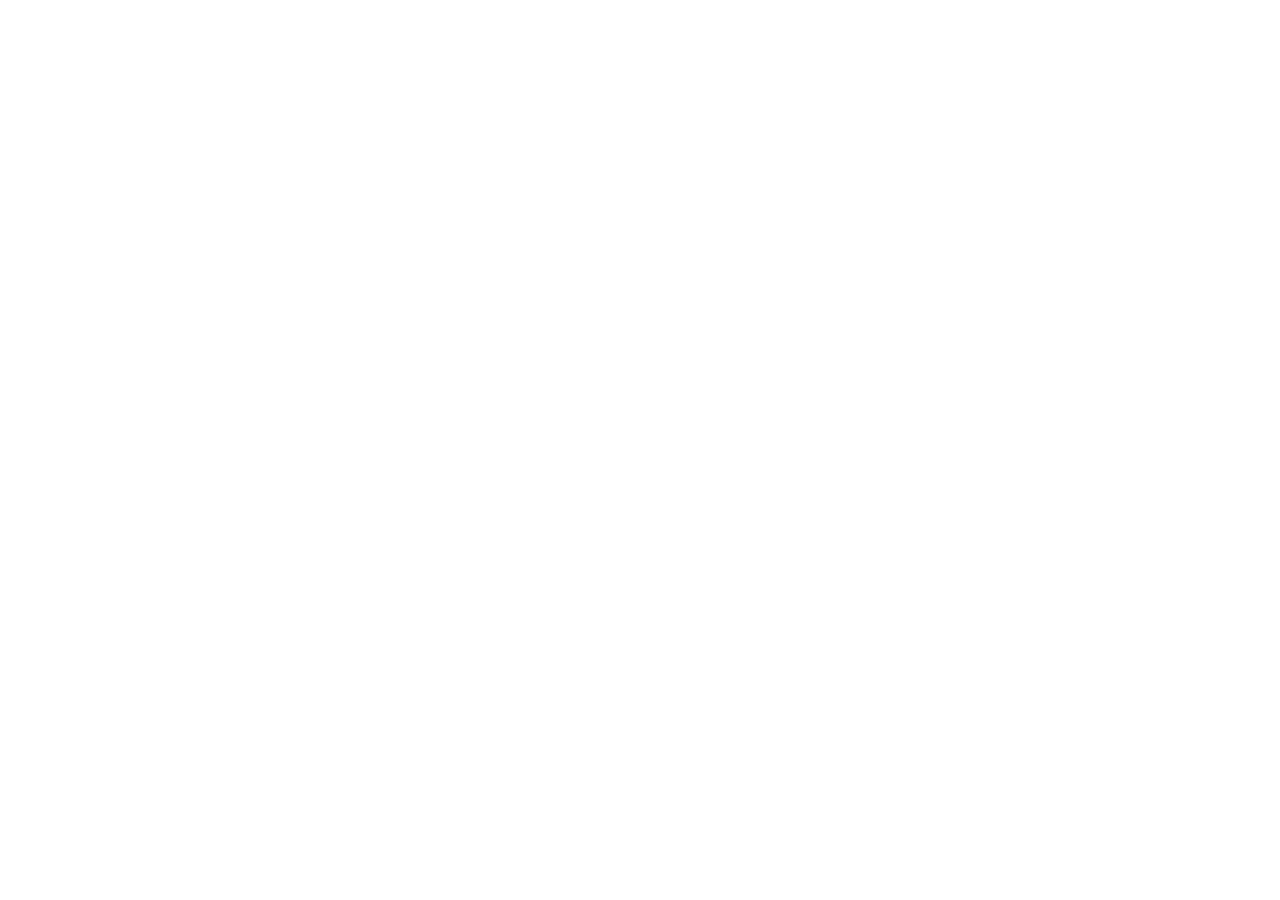
==== dash/index.html @ ce0412bc "Add /dash shortcut to the fomo intern desk Co-Authored-By: Claude Opus 5.5 <noreply@anthropic.com> C" ====
<!doctype html>
<html lang="en">
<head>
  <meta charset="utf-8">
  <meta name="viewport" content="width=device-width, initial-scale=1">
  <title>fomo intern desk</title>
  <meta name="robots" content="noindex">
  <meta http-equiv="refresh" content="0; url=https://claude.ai/artifact/YJJ2GNT1wstZJho5kPwLz5">
  <style>
    body { margin: 0; min-height: 100vh; display: grid; place-items: center; padding: 16px; background: #090c14; color: #eef1fa; font-family: system-ui, -apple-system, "Segoe UI", sans-serif; text-align: center; }
    b { font-size: 2.5rem; letter-spacing: -0.04em; } b i { font-style: normal; color: #3ef0a8; }
    a { color: #3ef0a8; }
  </style>
</head>
<body>
  <div>
    <b>fomo<i>.</i></b>
    <p>Opening the intern desk… <a href="https://claude.ai/artifact/YJJ2GNT1wstZJho5kPwLz5">Tap here if it doesn't open</a>.</p>
  </div>
</body>
</html>
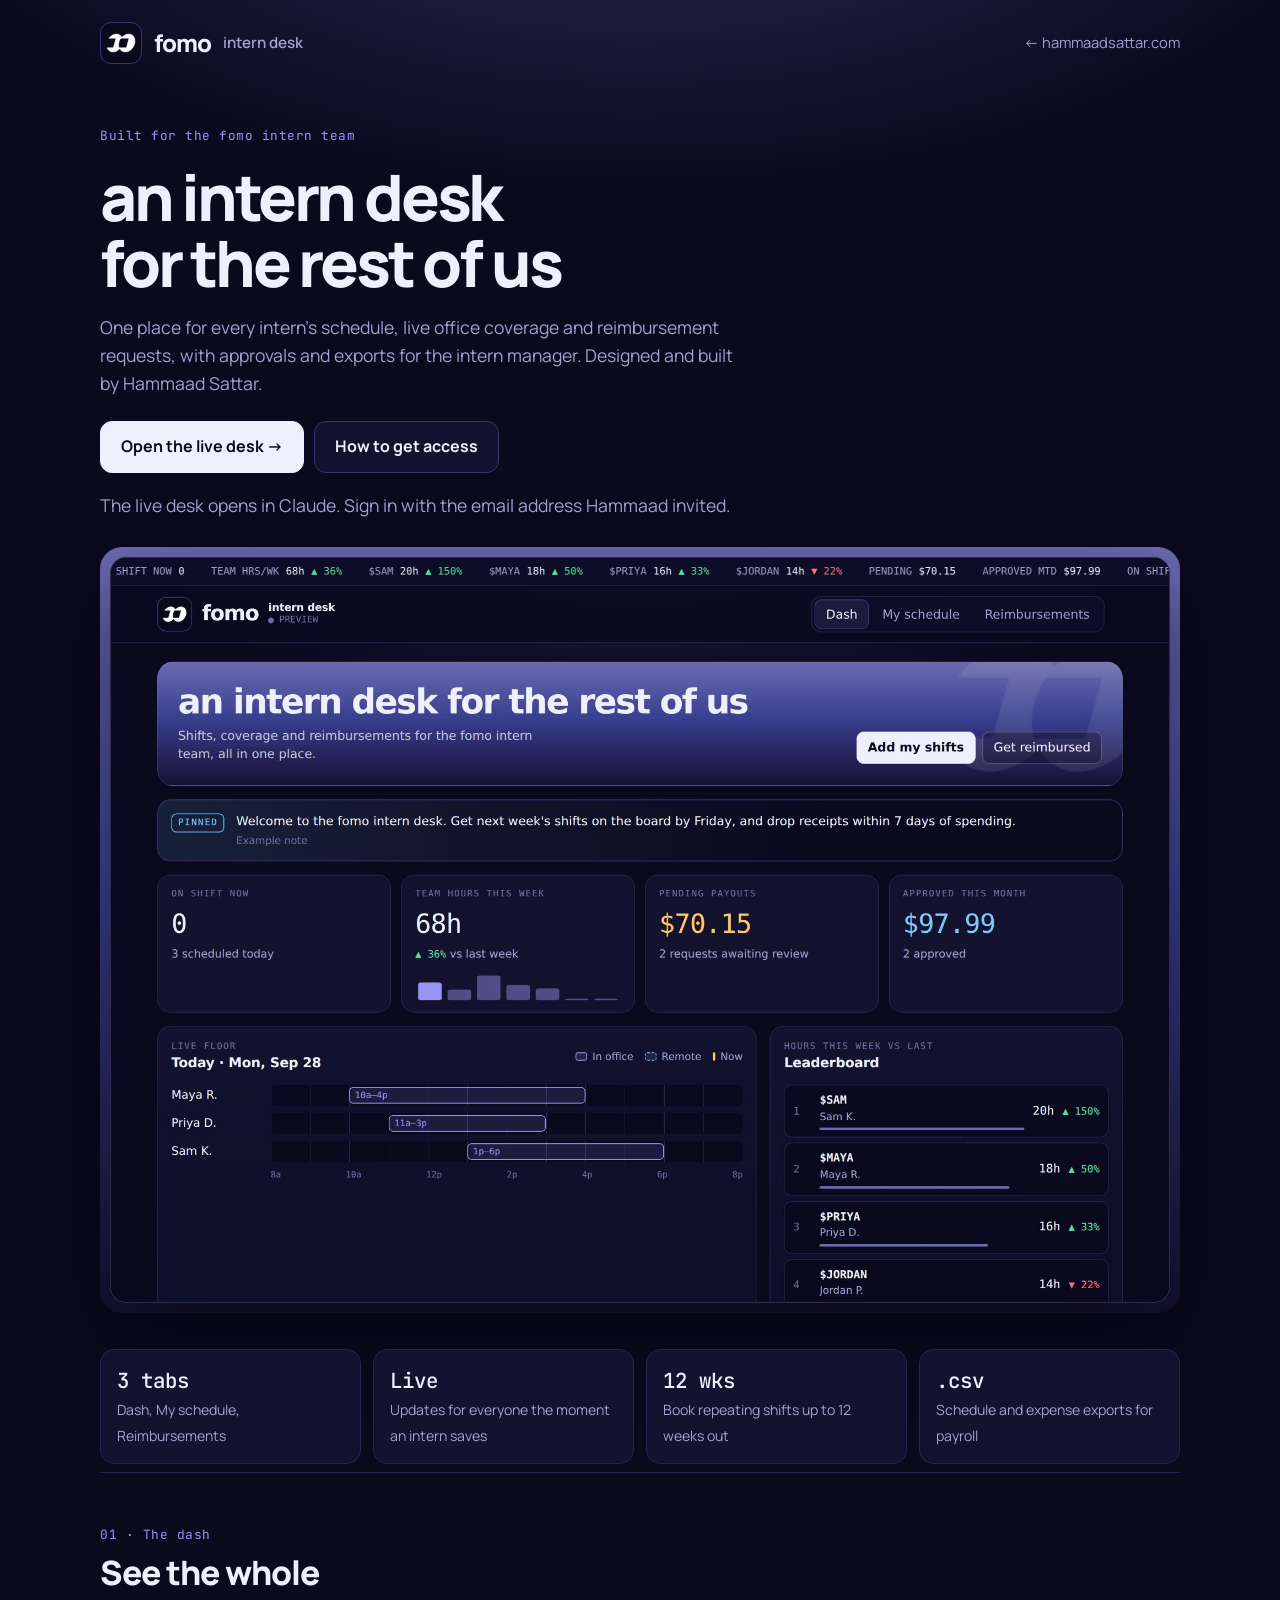
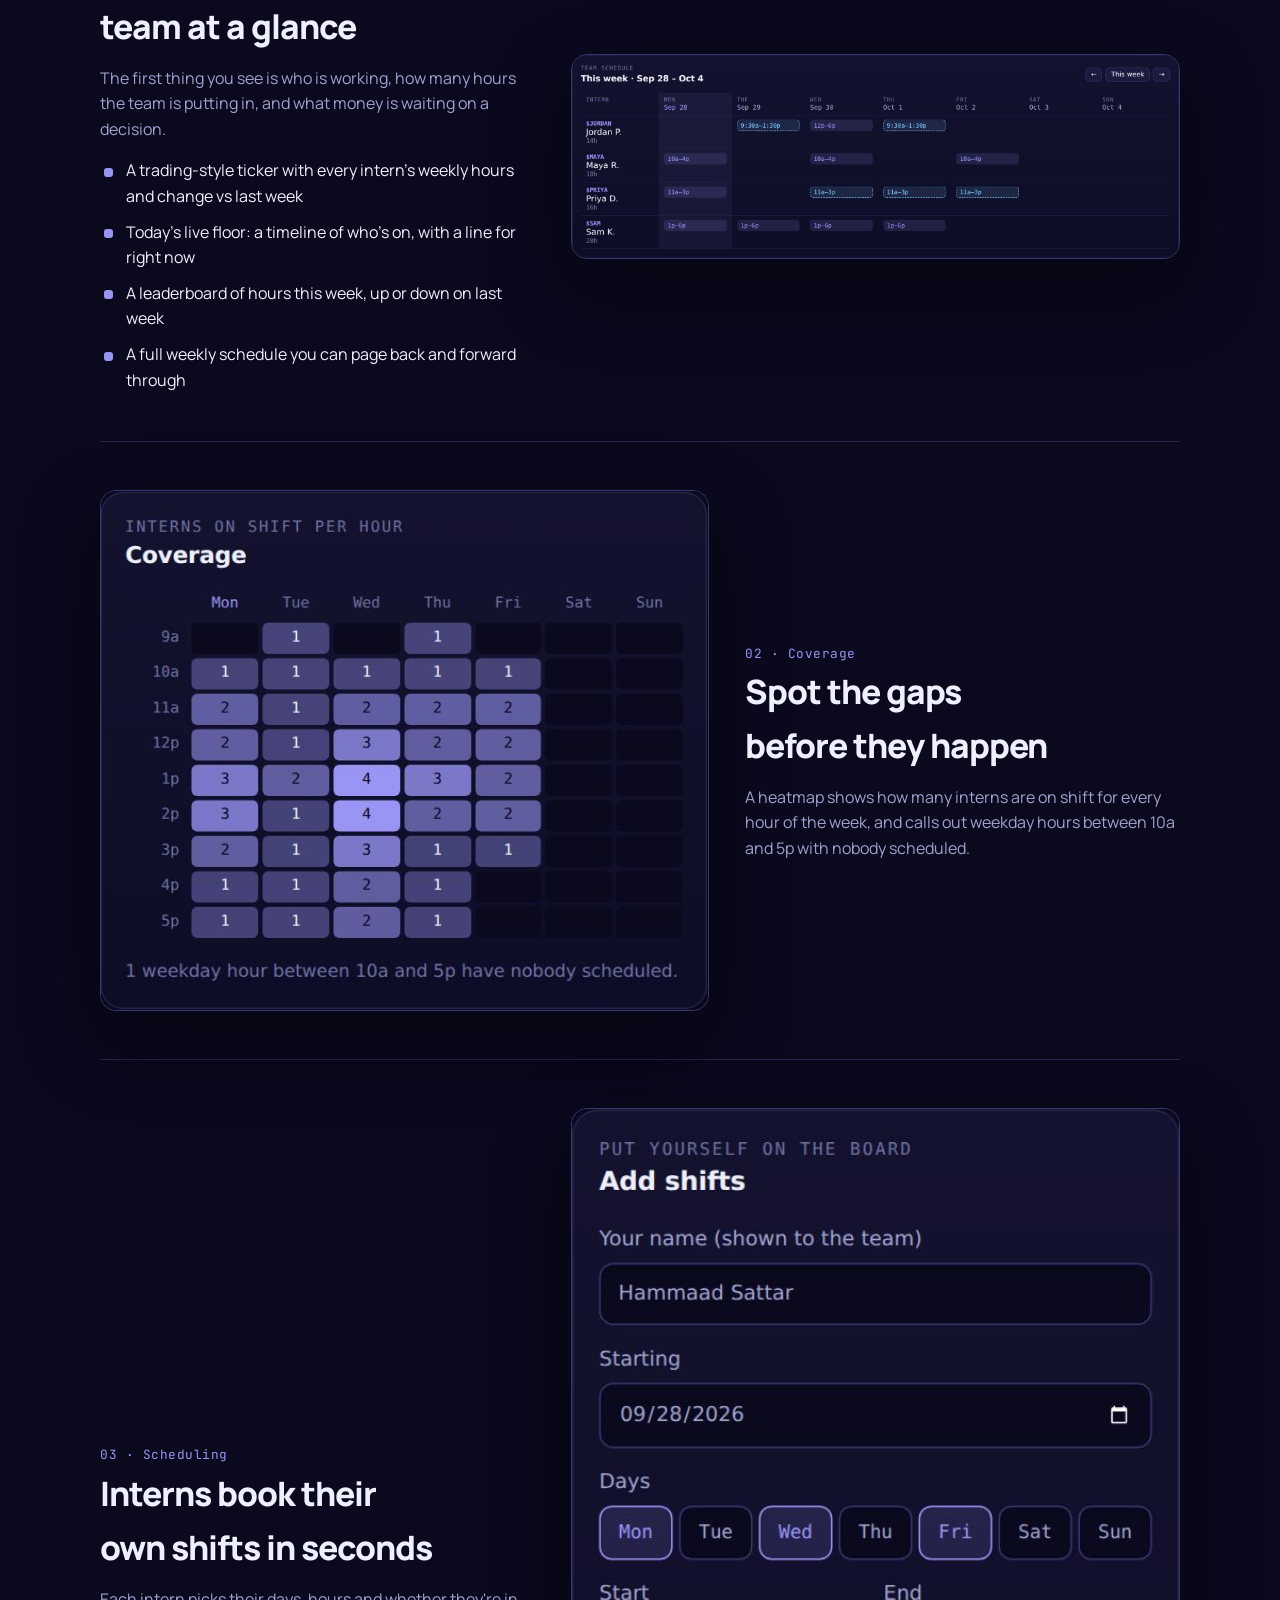
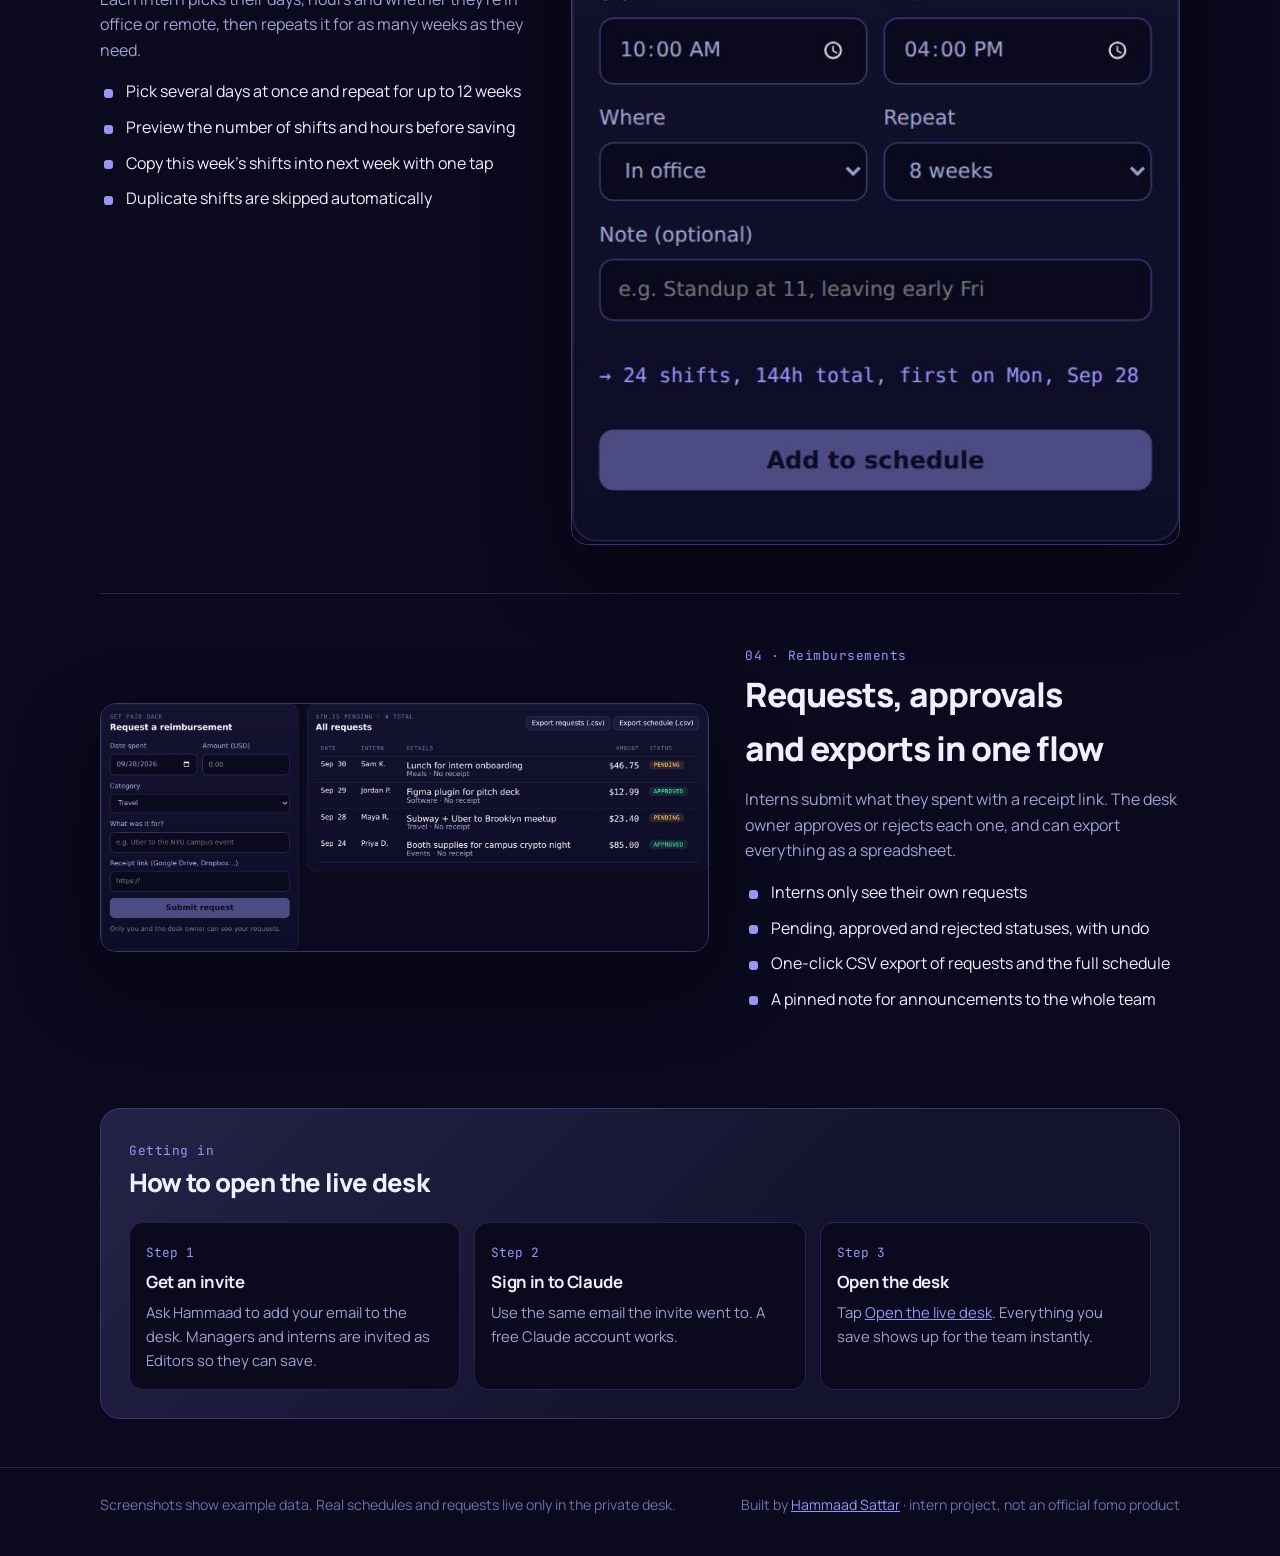
==== commit bf73355f: "Turn /dash into a showcase of the fomo intern desk and link it from the homepage Co-Authored-By: Cla" ====
--- a/dash/index.html
+++ b/dash/index.html
@@ -4,18 +4,197 @@
   <meta charset="utf-8">
   <meta name="viewport" content="width=device-width, initial-scale=1">
   <title>fomo intern desk</title>
+  <meta name="description" content="The fomo intern desk: team schedules, coverage and reimbursements for the fomo intern team. Built by Hammaad Sattar.">
   <meta name="robots" content="noindex">
-  <meta http-equiv="refresh" content="0; url=https://claude.ai/artifact/YJJ2GNT1wstZJho5kPwLz5">
+  <link rel="preconnect" href="https://fonts.googleapis.com">
+  <link rel="preconnect" href="https://fonts.gstatic.com" crossorigin>
+  <link href="https://fonts.googleapis.com/css2?family=Manrope:wght@400;500;600;700;800&family=JetBrains+Mono:wght@500&display=swap" rel="stylesheet">
   <style>
-    body { margin: 0; min-height: 100vh; display: grid; place-items: center; padding: 16px; background: #090c14; color: #eef1fa; font-family: system-ui, -apple-system, "Segoe UI", sans-serif; text-align: center; }
-    b { font-size: 2.5rem; letter-spacing: -0.04em; } b i { font-style: normal; color: #3ef0a8; }
-    a { color: #3ef0a8; }
+    :root {
+      --bg: #0a091e;
+      --surface: #14132f;
+      --line: #26254d;
+      --line-2: #37366e;
+      --ink: #eef0fd;
+      --muted: #a0a2cf;
+      --dim: #6e70a3;
+      --accent: #9895f5;
+      --gain: #4fe3a4;
+      --amber: #ffc861;
+      --grad: linear-gradient(180deg, #6b6bb0 0%, #3a3f90 45%, #151132 100%);
+      --sans: "Manrope", system-ui, -apple-system, "Segoe UI", sans-serif;
+      --mono: "JetBrains Mono", ui-monospace, Menlo, monospace;
+      color-scheme: dark;
+    }
+    * { box-sizing: border-box; }
+    body {
+      margin: 0; color: var(--ink); font: 16px/1.6 var(--sans);
+      background: radial-gradient(1100px 560px at 50% -200px, rgba(107, 107, 176, .42), transparent 70%), var(--bg);
+    }
+    .wrap { max-width: 1120px; margin: 0 auto; padding-inline: 20px; }
+    a { color: var(--accent); }
+    :focus-visible { outline: 2px solid var(--accent); outline-offset: 3px; }
+    h1, h2, h3 { margin: 0; letter-spacing: -0.03em; text-wrap: balance; }
+
+    header { padding-block: 22px; }
+    header .wrap { display: flex; align-items: center; justify-content: space-between; gap: 16px; flex-wrap: wrap; }
+    .brand { display: flex; align-items: center; gap: 12px; text-decoration: none; color: var(--ink); }
+    .tile { width: 42px; height: 42px; border-radius: 11px; background: var(--bg); border: 1px solid var(--line-2); display: grid; place-items: center; }
+    .tile img { width: 30px; height: auto; display: block; }
+    .brand b { font-size: 1.5rem; font-weight: 800; letter-spacing: -0.045em; }
+    .brand span { color: var(--muted); font-weight: 600; font-size: .95rem; }
+    .back { color: var(--muted); text-decoration: none; font-size: .92rem; }
+    .back:hover { color: var(--ink); }
+
+    .hero { padding-block: 40px 28px; display: grid; gap: 18px; justify-items: start; }
+    .eyebrow { font-family: var(--mono); font-size: .8rem; letter-spacing: .04em; color: var(--accent); }
+    .hero h1 { font-size: clamp(2.2rem, 6.5vw, 4rem); font-weight: 800; line-height: 1.02; letter-spacing: -0.05em; max-width: 16ch; }
+    .hero p { margin: 0; color: var(--muted); font-size: 1.1rem; max-width: 58ch; }
+    .cta { display: flex; gap: 10px; flex-wrap: wrap; margin-top: 6px; }
+    .btn { display: inline-flex; align-items: center; gap: 8px; padding: 12px 20px; border-radius: 12px; font-weight: 700; text-decoration: none; border: 1px solid var(--line-2); color: var(--ink); background: var(--surface); }
+    .btn.primary { background: var(--ink); color: var(--bg); border-color: var(--ink); }
+    .btn:hover { filter: brightness(1.08); }
+    .note { font-size: .88rem; color: var(--dim); margin: 0; }
+
+    .shot { border-radius: 16px; border: 1px solid var(--line-2); overflow: hidden; background: var(--surface); box-shadow: 0 30px 80px rgba(0, 0, 0, .45); }
+    .shot img { display: block; width: 100%; height: auto; }
+    .frame { padding: 10px; border-radius: 22px; background: var(--grad); }
+    .frame .shot { border-color: rgba(233, 237, 253, .12); }
+
+    .stats { display: grid; grid-template-columns: repeat(4, minmax(0, 1fr)); gap: 12px; margin-block: 36px 8px; }
+    .stat { border: 1px solid var(--line); border-radius: 14px; padding: 14px 16px; background: var(--surface); }
+    .stat b { display: block; font-family: var(--mono); font-size: 1.3rem; font-weight: 500; }
+    .stat span { color: var(--muted); font-size: .88rem; }
+    @media (max-width: 760px) { .stats { grid-template-columns: repeat(2, minmax(0, 1fr)); } }
+
+    section.feature { display: grid; grid-template-columns: minmax(0, 5fr) minmax(0, 7fr); gap: 36px; align-items: center; padding-block: 48px; border-top: 1px solid var(--line); }
+    section.feature.flip { grid-template-columns: minmax(0, 7fr) minmax(0, 5fr); }
+    section.feature.flip .copy { order: 2; }
+    @media (max-width: 860px) { section.feature, section.feature.flip { grid-template-columns: minmax(0, 1fr); gap: 20px; } section.feature.flip .copy { order: 0; } }
+    .copy h2 { font-size: clamp(1.5rem, 3.4vw, 2.1rem); font-weight: 800; }
+    .copy p { color: var(--muted); margin: 12px 0 0; }
+    .copy ul { margin: 16px 0 0; padding: 0; list-style: none; display: grid; gap: 10px; }
+    .copy li { padding-left: 26px; position: relative; }
+    .copy li::before { content: ""; position: absolute; left: 4px; top: .6em; width: 9px; height: 9px; border-radius: 3px; background: var(--accent); }
+    .stack { display: grid; gap: 14px; }
+
+    .access { border: 1px solid var(--line-2); border-radius: 20px; padding: 28px; margin-block: 48px; background: linear-gradient(135deg, rgba(152, 149, 245, .12), transparent 60%), var(--surface); display: grid; gap: 18px; }
+    .access h2 { font-size: 1.6rem; font-weight: 800; }
+    .steps { display: grid; grid-template-columns: repeat(3, minmax(0, 1fr)); gap: 14px; }
+    @media (max-width: 760px) { .steps { grid-template-columns: minmax(0, 1fr); } }
+    .step { border: 1px solid var(--line); border-radius: 14px; padding: 16px; background: var(--bg); }
+    .step .n { font-family: var(--mono); color: var(--accent); font-size: .8rem; }
+    .step h3 { font-size: 1.05rem; margin-top: 4px; letter-spacing: -0.02em; }
+    .step p { margin: 6px 0 0; color: var(--muted); font-size: .93rem; }
+
+    footer { border-top: 1px solid var(--line); padding-block: 26px 40px; color: var(--dim); font-size: .88rem; }
+    footer .wrap { display: flex; justify-content: space-between; gap: 12px; flex-wrap: wrap; }
   </style>
 </head>
 <body>
-  <div>
-    <b>fomo<i>.</i></b>
-    <p>Opening the intern desk… <a href="https://claude.ai/artifact/YJJ2GNT1wstZJho5kPwLz5">Tap here if it doesn't open</a>.</p>
-  </div>
+  <header>
+    <div class="wrap">
+      <a class="brand" href="/" aria-label="Back to hammaadsattar.com">
+        <span class="tile"><img src="fomo-mark.png" alt=""></span>
+        <b>fomo</b><span>intern desk</span>
+      </a>
+      <a class="back" href="/">← hammaadsattar.com</a>
+    </div>
+  </header>
+
+  <main class="wrap">
+    <section class="hero">
+      <span class="eyebrow">Built for the fomo intern team</span>
+      <h1>an intern desk for the rest of us</h1>
+      <p>One place for every intern's schedule, live office coverage and reimbursement requests, with approvals and exports for the intern manager. Designed and built by Hammaad Sattar.</p>
+      <div class="cta">
+        <a class="btn primary" href="https://claude.ai/artifact/YJJ2GNT1wstZJho5kPwLz5">Open the live desk →</a>
+        <a class="btn" href="#access">How to get access</a>
+      </div>
+      <p class="note">The live desk opens in Claude. Sign in with the email address Hammaad invited.</p>
+    </section>
+
+    <div class="frame"><div class="shot"><img src="img/dash-overview.jpg" alt="The dash: ticker, on-shift count, team hours, pending and approved reimbursements, today's timeline and the hours leaderboard" width="1920" height="1350"></div></div>
+
+    <div class="stats">
+      <div class="stat"><b>3 tabs</b><span>Dash, My schedule, Reimbursements</span></div>
+      <div class="stat"><b>Live</b><span>Updates for everyone the moment an intern saves</span></div>
+      <div class="stat"><b>12 wks</b><span>Book repeating shifts up to 12 weeks out</span></div>
+      <div class="stat"><b>.csv</b><span>Schedule and expense exports for payroll</span></div>
+    </div>
+
+    <section class="feature">
+      <div class="copy">
+        <span class="eyebrow">01 · The dash</span>
+        <h2>See the whole team at a glance</h2>
+        <p>The first thing you see is who is working, how many hours the team is putting in, and what money is waiting on a decision.</p>
+        <ul>
+          <li>A trading-style ticker with every intern's weekly hours and change vs last week</li>
+          <li>Today's live floor: a timeline of who's on, with a line for right now</li>
+          <li>A leaderboard of hours this week, up or down on last week</li>
+          <li>A full weekly schedule you can page back and forward through</li>
+        </ul>
+      </div>
+      <div class="shot"><img src="img/dash-week.jpg" alt="Weekly team schedule showing each intern's shifts by day, in office or remote" loading="lazy"></div>
+    </section>
+
+    <section class="feature flip">
+      <div class="copy">
+        <span class="eyebrow">02 · Coverage</span>
+        <h2>Spot the gaps before they happen</h2>
+        <p>A heatmap shows how many interns are on shift for every hour of the week, and calls out weekday hours between 10a and 5p with nobody scheduled.</p>
+      </div>
+      <div class="shot"><img src="img/dash-coverage.jpg" alt="Coverage heatmap of interns on shift per hour for each day of the week" loading="lazy"></div>
+    </section>
+
+    <section class="feature">
+      <div class="copy">
+        <span class="eyebrow">03 · Scheduling</span>
+        <h2>Interns book their own shifts in seconds</h2>
+        <p>Each intern picks their days, hours and whether they're in office or remote, then repeats it for as many weeks as they need.</p>
+        <ul>
+          <li>Pick several days at once and repeat for up to 12 weeks</li>
+          <li>Preview the number of shifts and hours before saving</li>
+          <li>Copy this week's shifts into next week with one tap</li>
+          <li>Duplicate shifts are skipped automatically</li>
+        </ul>
+      </div>
+      <div class="shot"><img src="img/dash-schedule.jpg" alt="The add shifts form with Monday, Wednesday and Friday selected, 10am to 4pm, repeating for 8 weeks" loading="lazy"></div>
+    </section>
+
+    <section class="feature flip">
+      <div class="copy">
+        <span class="eyebrow">04 · Reimbursements</span>
+        <h2>Requests, approvals and exports in one flow</h2>
+        <p>Interns submit what they spent with a receipt link. The desk owner approves or rejects each one, and can export everything as a spreadsheet.</p>
+        <ul>
+          <li>Interns only see their own requests</li>
+          <li>Pending, approved and rejected statuses, with undo</li>
+          <li>One-click CSV export of requests and the full schedule</li>
+          <li>A pinned note for announcements to the whole team</li>
+        </ul>
+      </div>
+      <div class="shot"><img src="img/dash-expenses.jpg" alt="Reimbursement request form next to a table of requests with pending and approved statuses" loading="lazy"></div>
+    </section>
+
+    <section class="access" id="access">
+      <div>
+        <span class="eyebrow">Getting in</span>
+        <h2>How to open the live desk</h2>
+      </div>
+      <div class="steps">
+        <div class="step"><span class="n">Step 1</span><h3>Get an invite</h3><p>Ask Hammaad to add your email to the desk. Managers and interns are invited as Editors so they can save.</p></div>
+        <div class="step"><span class="n">Step 2</span><h3>Sign in to Claude</h3><p>Use the same email the invite went to. A free Claude account works.</p></div>
+        <div class="step"><span class="n">Step 3</span><h3>Open the desk</h3><p>Tap <a href="https://claude.ai/artifact/YJJ2GNT1wstZJho5kPwLz5">Open the live desk</a>. Everything you save shows up for the team instantly.</p></div>
+      </div>
+    </section>
+  </main>
+
+  <footer>
+    <div class="wrap">
+      <span>Screenshots show example data. Real schedules and requests live only in the private desk.</span>
+      <span>Built by <a href="/">Hammaad Sattar</a> · intern project, not an official fomo product</span>
+    </div>
+  </footer>
 </body>
 </html>
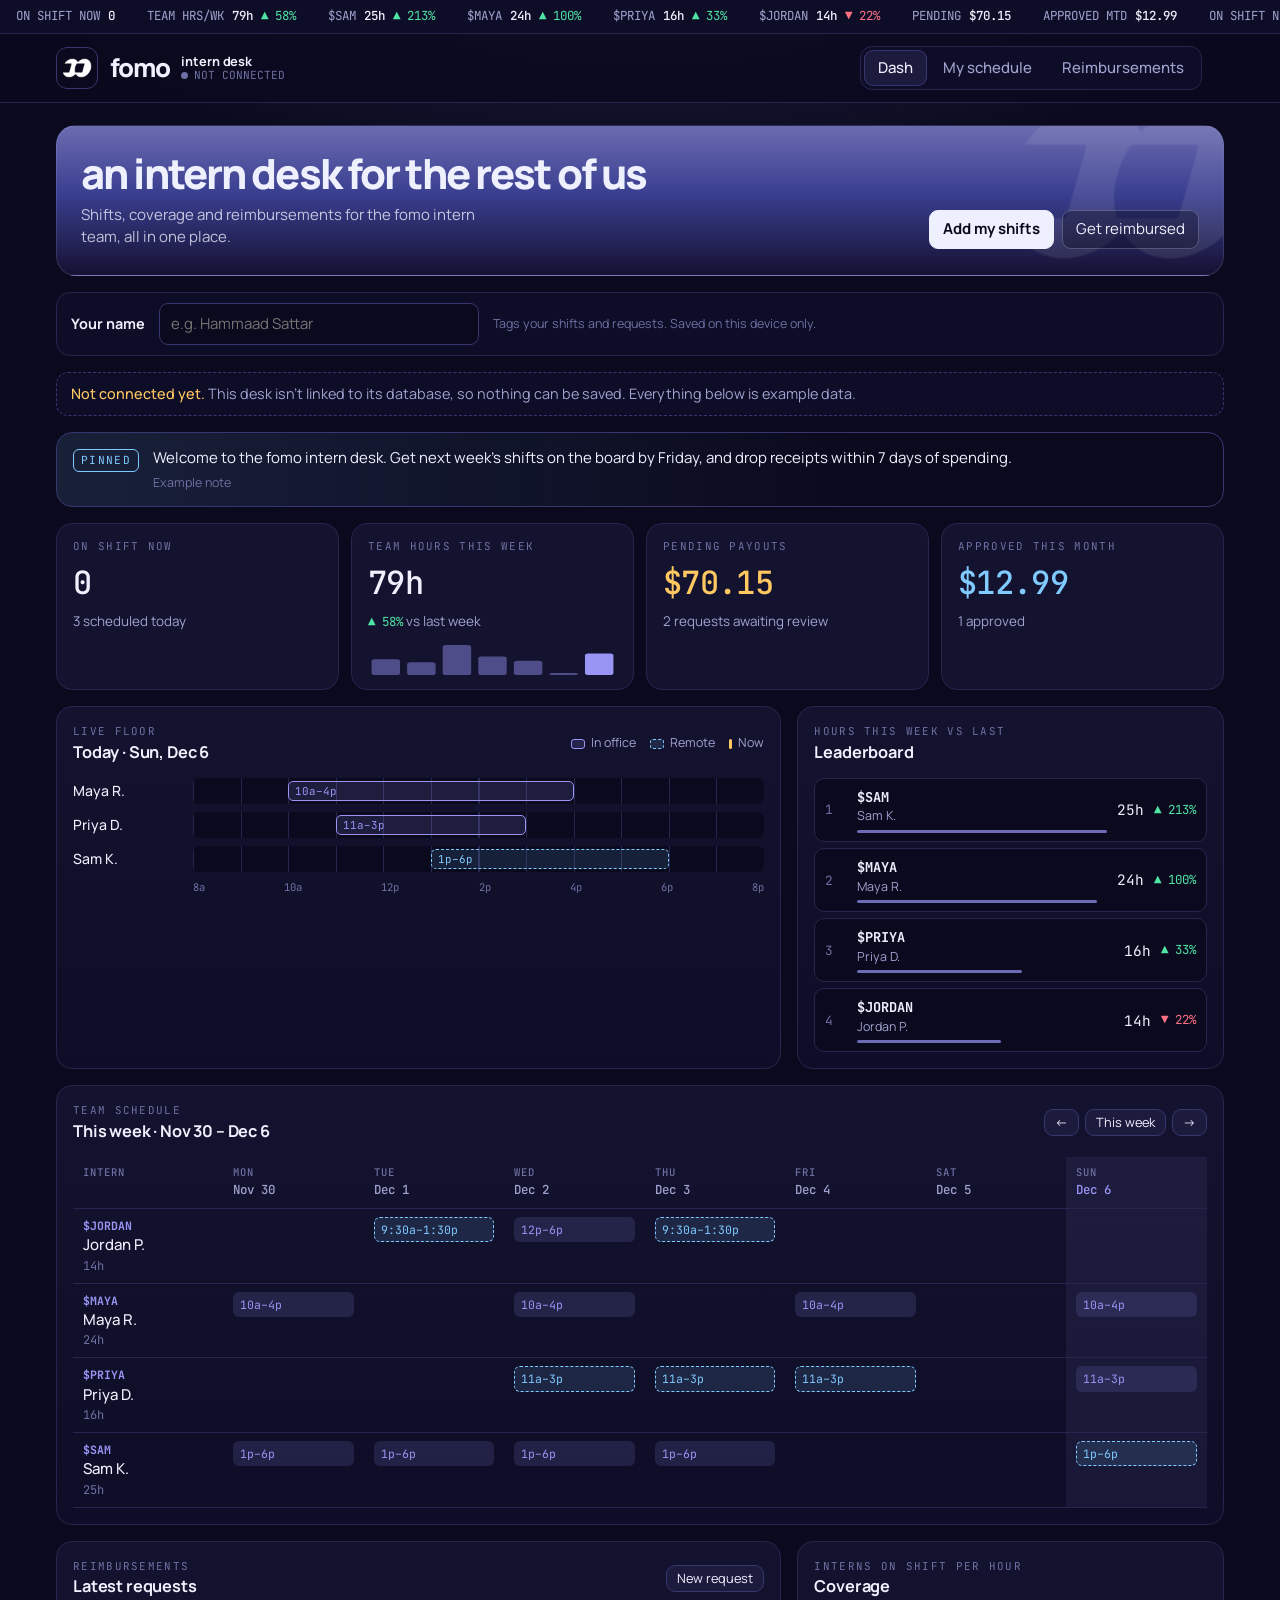
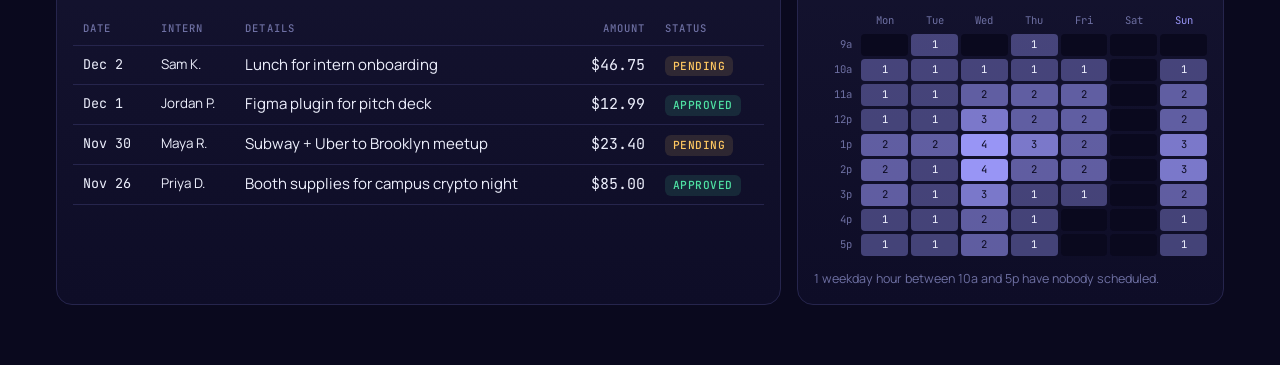
==== commit bbf0c603: "Move the fomo intern desk onto hammaadsattar.com/dash The desk now runs directly on the website with" ====
--- a/dash/index.html
+++ b/dash/index.html
@@ -1,200 +1,946 @@
 <!doctype html>
 <html lang="en">
 <head>
-  <meta charset="utf-8">
-  <meta name="viewport" content="width=device-width, initial-scale=1">
-  <title>fomo intern desk</title>
-  <meta name="description" content="The fomo intern desk: team schedules, coverage and reimbursements for the fomo intern team. Built by Hammaad Sattar.">
-  <meta name="robots" content="noindex">
-  <link rel="preconnect" href="https://fonts.googleapis.com">
-  <link rel="preconnect" href="https://fonts.gstatic.com" crossorigin>
-  <link href="https://fonts.googleapis.com/css2?family=Manrope:wght@400;500;600;700;800&family=JetBrains+Mono:wght@500&display=swap" rel="stylesheet">
-  <style>
-    :root {
-      --bg: #0a091e;
-      --surface: #14132f;
-      --line: #26254d;
-      --line-2: #37366e;
-      --ink: #eef0fd;
-      --muted: #a0a2cf;
-      --dim: #6e70a3;
-      --accent: #9895f5;
-      --gain: #4fe3a4;
-      --amber: #ffc861;
-      --grad: linear-gradient(180deg, #6b6bb0 0%, #3a3f90 45%, #151132 100%);
-      --sans: "Manrope", system-ui, -apple-system, "Segoe UI", sans-serif;
-      --mono: "JetBrains Mono", ui-monospace, Menlo, monospace;
-      color-scheme: dark;
-    }
-    * { box-sizing: border-box; }
-    body {
-      margin: 0; color: var(--ink); font: 16px/1.6 var(--sans);
-      background: radial-gradient(1100px 560px at 50% -200px, rgba(107, 107, 176, .42), transparent 70%), var(--bg);
-    }
-    .wrap { max-width: 1120px; margin: 0 auto; padding-inline: 20px; }
-    a { color: var(--accent); }
-    :focus-visible { outline: 2px solid var(--accent); outline-offset: 3px; }
-    h1, h2, h3 { margin: 0; letter-spacing: -0.03em; text-wrap: balance; }
-
-    header { padding-block: 22px; }
-    header .wrap { display: flex; align-items: center; justify-content: space-between; gap: 16px; flex-wrap: wrap; }
-    .brand { display: flex; align-items: center; gap: 12px; text-decoration: none; color: var(--ink); }
-    .tile { width: 42px; height: 42px; border-radius: 11px; background: var(--bg); border: 1px solid var(--line-2); display: grid; place-items: center; }
-    .tile img { width: 30px; height: auto; display: block; }
-    .brand b { font-size: 1.5rem; font-weight: 800; letter-spacing: -0.045em; }
-    .brand span { color: var(--muted); font-weight: 600; font-size: .95rem; }
-    .back { color: var(--muted); text-decoration: none; font-size: .92rem; }
-    .back:hover { color: var(--ink); }
-
-    .hero { padding-block: 40px 28px; display: grid; gap: 18px; justify-items: start; }
-    .eyebrow { font-family: var(--mono); font-size: .8rem; letter-spacing: .04em; color: var(--accent); }
-    .hero h1 { font-size: clamp(2.2rem, 6.5vw, 4rem); font-weight: 800; line-height: 1.02; letter-spacing: -0.05em; max-width: 16ch; }
-    .hero p { margin: 0; color: var(--muted); font-size: 1.1rem; max-width: 58ch; }
-    .cta { display: flex; gap: 10px; flex-wrap: wrap; margin-top: 6px; }
-    .btn { display: inline-flex; align-items: center; gap: 8px; padding: 12px 20px; border-radius: 12px; font-weight: 700; text-decoration: none; border: 1px solid var(--line-2); color: var(--ink); background: var(--surface); }
-    .btn.primary { background: var(--ink); color: var(--bg); border-color: var(--ink); }
-    .btn:hover { filter: brightness(1.08); }
-    .note { font-size: .88rem; color: var(--dim); margin: 0; }
-
-    .shot { border-radius: 16px; border: 1px solid var(--line-2); overflow: hidden; background: var(--surface); box-shadow: 0 30px 80px rgba(0, 0, 0, .45); }
-    .shot img { display: block; width: 100%; height: auto; }
-    .frame { padding: 10px; border-radius: 22px; background: var(--grad); }
-    .frame .shot { border-color: rgba(233, 237, 253, .12); }
-
-    .stats { display: grid; grid-template-columns: repeat(4, minmax(0, 1fr)); gap: 12px; margin-block: 36px 8px; }
-    .stat { border: 1px solid var(--line); border-radius: 14px; padding: 14px 16px; background: var(--surface); }
-    .stat b { display: block; font-family: var(--mono); font-size: 1.3rem; font-weight: 500; }
-    .stat span { color: var(--muted); font-size: .88rem; }
-    @media (max-width: 760px) { .stats { grid-template-columns: repeat(2, minmax(0, 1fr)); } }
-
-    section.feature { display: grid; grid-template-columns: minmax(0, 5fr) minmax(0, 7fr); gap: 36px; align-items: center; padding-block: 48px; border-top: 1px solid var(--line); }
-    section.feature.flip { grid-template-columns: minmax(0, 7fr) minmax(0, 5fr); }
-    section.feature.flip .copy { order: 2; }
-    @media (max-width: 860px) { section.feature, section.feature.flip { grid-template-columns: minmax(0, 1fr); gap: 20px; } section.feature.flip .copy { order: 0; } }
-    .copy h2 { font-size: clamp(1.5rem, 3.4vw, 2.1rem); font-weight: 800; }
-    .copy p { color: var(--muted); margin: 12px 0 0; }
-    .copy ul { margin: 16px 0 0; padding: 0; list-style: none; display: grid; gap: 10px; }
-    .copy li { padding-left: 26px; position: relative; }
-    .copy li::before { content: ""; position: absolute; left: 4px; top: .6em; width: 9px; height: 9px; border-radius: 3px; background: var(--accent); }
-    .stack { display: grid; gap: 14px; }
-
-    .access { border: 1px solid var(--line-2); border-radius: 20px; padding: 28px; margin-block: 48px; background: linear-gradient(135deg, rgba(152, 149, 245, .12), transparent 60%), var(--surface); display: grid; gap: 18px; }
-    .access h2 { font-size: 1.6rem; font-weight: 800; }
-    .steps { display: grid; grid-template-columns: repeat(3, minmax(0, 1fr)); gap: 14px; }
-    @media (max-width: 760px) { .steps { grid-template-columns: minmax(0, 1fr); } }
-    .step { border: 1px solid var(--line); border-radius: 14px; padding: 16px; background: var(--bg); }
-    .step .n { font-family: var(--mono); color: var(--accent); font-size: .8rem; }
-    .step h3 { font-size: 1.05rem; margin-top: 4px; letter-spacing: -0.02em; }
-    .step p { margin: 6px 0 0; color: var(--muted); font-size: .93rem; }
-
-    footer { border-top: 1px solid var(--line); padding-block: 26px 40px; color: var(--dim); font-size: .88rem; }
-    footer .wrap { display: flex; justify-content: space-between; gap: 12px; flex-wrap: wrap; }
-  </style>
+<meta charset="utf-8">
+<meta name="viewport" content="width=device-width, initial-scale=1, viewport-fit=cover">
+<meta name="description" content="The fomo intern desk: team schedules, coverage and reimbursements for the fomo intern team.">
+<meta name="robots" content="noindex">
+<link rel="icon" href="fomo-mark.png">
+<title>fomo intern desk</title>
+<link rel="preconnect" href="https://fonts.googleapis.com">
+<link rel="preconnect" href="https://fonts.gstatic.com" crossorigin>
+<link href="https://fonts.googleapis.com/css2?family=Manrope:wght@400;500;600;700;800&family=JetBrains+Mono:wght@400;500;700&display=swap" rel="stylesheet">
+<style>
+  /* Deliberately single-theme: a dark trading-terminal look. */
+  :root {
+    color-scheme: dark;
+    /* fomo brand: deep navy logo tile, lavender-to-indigo gradient, soft white mark */
+    --bg: #0a091e;
+    --bg-2: #0e0d27;
+    --surface: #14132f;
+    --surface-2: #1c1b3e;
+    --line: #26254d;
+    --line-2: #37366e;
+    --ink: #eef0fd;
+    --muted: #a0a2cf;
+    --dim: #6e70a3;
+    --up: #9895f5;            /* brand accent (periwinkle) */
+    --up-soft: rgba(152, 149, 245, .14);
+    --gain: #4fe3a4;          /* price-up green, only for ▲ changes */
+    --down: #ff7285;
+    --down-soft: rgba(255, 114, 133, .13);
+    --amber: #ffc861;
+    --amber-soft: rgba(255, 200, 97, .12);
+    --violet: #7fcaff;        /* remote shifts */
+    --violet-soft: rgba(127, 202, 255, .12);
+    --grad: linear-gradient(180deg, #6b6bb0 0%, #3a3f90 45%, #151132 100%);
+    --display: "Manrope", system-ui, -apple-system, "Segoe UI", sans-serif;
+    --body: "Manrope", system-ui, -apple-system, "Segoe UI", sans-serif;
+    --mono: "JetBrains Mono", ui-monospace, "SFMono-Regular", Menlo, monospace;
+  }
+  * { box-sizing: border-box; }
+  [hidden] { display: none !important; }
+  .me-bar, .mgr { display: flex; flex-wrap: wrap; align-items: center; gap: 10px 14px; border: 1px solid var(--line); background: var(--bg-2); border-radius: 14px; padding: 10px 14px; }
+  .me-bar label, .mgr label { font-weight: 700; font-size: .9rem; color: var(--ink); }
+  .me-bar input, .mgr input { width: auto; flex: 1 1 220px; max-width: 320px; }
+  .mgr { border-color: var(--up); }
+  html, body { background: var(--bg); }
+  body {
+    color: var(--ink); font: 15px/1.5 var(--body); margin: 0;
+    background:
+      radial-gradient(1100px 520px at 50% -180px, rgba(107, 107, 176, .38), transparent 70%),
+      var(--bg);
+    min-height: 100%;
+  }
+  .wrap { max-width: 1200px; margin: 0 auto; padding-inline: 16px; }
+  h1, h2, h3 { margin: 0; text-wrap: balance; }
+  h2 { font-family: var(--display); font-weight: 700; font-size: 1.02rem; letter-spacing: -0.01em; }
+  .mono, .num { font-family: var(--mono); font-variant-numeric: tabular-nums; }
+  button, input, select, textarea { font: inherit; color: inherit; }
+  :focus-visible { outline: 2px solid var(--up); outline-offset: 2px; }
+  a { color: var(--up); }
+
+  /* ticker tape */
+  .tape { border-bottom: 1px solid var(--line); background: var(--bg-2); overflow: hidden; white-space: nowrap; font-family: var(--mono); font-size: .78rem; }
+  .tape-track { display: inline-flex; gap: 32px; padding: 7px 0; padding-left: 16px; }
+  .tape-track span { display: inline-flex; gap: 8px; color: var(--muted); }
+  .tape-track b { color: var(--ink); font-weight: 500; }
+  .tape-track .up { color: var(--gain); } .tape-track .down { color: var(--down); } .tape-track .flat { color: var(--dim); }
+  @media (prefers-reduced-motion: no-preference) {
+    .tape-track.moving { animation: tape 60s linear infinite; }
+    .tape:hover .tape-track { animation-play-state: paused; }
+    @keyframes tape { to { transform: translateX(-50%); } }
+  }
+
+  /* header */
+  header.top { position: sticky; top: env(safe-area-inset-top, 0px); z-index: 5; background: rgba(10, 9, 30, .82); backdrop-filter: blur(10px); border-bottom: 1px solid var(--line); }
+  .top .wrap { display: flex; flex-wrap: wrap; align-items: center; gap: 12px 22px; padding-block: 12px; }
+  .brand { display: flex; align-items: center; gap: 12px; margin-right: auto; }
+  .logo-tile { width: 42px; height: 42px; border-radius: 11px; background: var(--bg); border: 1px solid var(--line-2); display: grid; place-items: center; flex: none; }
+  .logo-tile img { width: 30px; height: auto; display: block; }
+  .wordmark { font-family: var(--display); font-weight: 800; font-size: 1.6rem; letter-spacing: -0.045em; line-height: 1; color: var(--ink); }
+  .brand .sub { display: grid; line-height: 1.15; }
+  .brand .sub strong { font-family: var(--display); font-weight: 700; font-size: .8rem; letter-spacing: -0.01em; }
+  .live { display: inline-flex; align-items: center; gap: 6px; font-family: var(--mono); font-size: .7rem; color: var(--gain); }
+  .live::before { content: ""; width: 7px; height: 7px; border-radius: 50%; background: var(--gain); box-shadow: 0 0 0 0 rgba(79, 227, 164, .6); }
+  .live.off { color: var(--dim); } .live.off::before { background: var(--dim); }
+  @media (prefers-reduced-motion: no-preference) { .live:not(.off)::before { animation: ping 2s infinite; } @keyframes ping { 70% { box-shadow: 0 0 0 7px rgba(79, 227, 164, 0); } 100% { box-shadow: 0 0 0 0 rgba(79, 227, 164, 0); } } }
+  nav.tabs { display: flex; gap: 2px; background: var(--bg-2); border: 1px solid var(--line); border-radius: 12px; padding: 3px; overflow-x: auto; max-width: 100%; }
+  nav.tabs button { border: 0; background: none; padding: 7px 14px; border-radius: 9px; cursor: pointer; color: var(--muted); font-weight: 500; white-space: nowrap; }
+  nav.tabs button:hover { color: var(--ink); }
+  nav.tabs button[aria-selected="true"] { background: var(--surface-2); color: var(--ink); box-shadow: inset 0 0 0 1px var(--line-2); }
+  .who { display: flex; align-items: center; gap: 8px; font-size: .88rem; color: var(--muted); }
+  .who img { width: 28px; height: 28px; border-radius: 50%; border: 1px solid var(--line-2); }
+  .role { font-family: var(--mono); font-size: .66rem; letter-spacing: .1em; padding: 2px 7px; border-radius: 6px; background: var(--violet-soft); color: var(--violet); }
+
+  main { padding-block: 22px 60px; display: grid; gap: 16px; }
+  .hero { border-radius: 20px; background: var(--grad); padding: 26px 24px; display: flex; flex-wrap: wrap; align-items: flex-end; justify-content: space-between; gap: 16px; border: 1px solid rgba(233, 237, 253, .12); position: relative; overflow: hidden; }
+  .hero::after { content: ""; position: absolute; right: -40px; top: -30px; width: 260px; height: 170px; background: url("fomo-mark.png") no-repeat center / contain; opacity: .09; pointer-events: none; }
+  .hero h1 { font-family: var(--display); font-weight: 800; font-size: clamp(1.6rem, 4.6vw, 2.6rem); letter-spacing: -0.045em; line-height: 1.05; color: #eef0fd; }
+  .hero p { margin: 8px 0 0; color: rgba(238, 240, 253, .78); max-width: 46ch; }
+  .hero .cta { display: flex; gap: 8px; flex-wrap: wrap; position: relative; z-index: 1; }
+  .hero .btn { background: rgba(10, 9, 30, .35); border-color: rgba(233, 237, 253, .25); color: #eef0fd; }
+  .hero .btn.primary { background: #eef0fd; color: #0a091e; border-color: #eef0fd; }
+  section[data-panel] { display: grid; gap: 16px; }
+  section[data-panel][hidden] { display: none; }
+  .banner { border: 1px dashed var(--line-2); background: var(--bg-2); color: var(--muted); border-radius: 12px; padding: 10px 14px; font-size: .9rem; }
+  .banner strong { color: var(--amber); font-weight: 500; }
+
+  .panel { background: linear-gradient(180deg, var(--surface), var(--bg-2)); border: 1px solid var(--line); border-radius: 16px; padding: 16px; display: grid; gap: 14px; min-width: 0; align-content: start; }
+  .panel-head { display: flex; flex-wrap: wrap; align-items: center; justify-content: space-between; gap: 10px; }
+  .kicker { font-family: var(--mono); font-size: .68rem; letter-spacing: .12em; text-transform: uppercase; color: var(--dim); }
+  .muted { color: var(--muted); } .small { font-size: .84rem; }
+
+  /* announcement */
+  .gm { display: grid; grid-template-columns: auto 1fr auto; gap: 14px; align-items: start; border: 1px solid var(--line-2); border-radius: 16px; padding: 14px 16px; background: linear-gradient(90deg, var(--violet-soft), transparent 70%); }
+  .gm .tag { font-family: var(--mono); font-size: .7rem; letter-spacing: .12em; color: var(--violet); border: 1px solid var(--violet); border-radius: 6px; padding: 2px 7px; margin-top: 2px; }
+  .gm p { margin: 0; white-space: pre-wrap; overflow-wrap: anywhere; }
+  .gm .meta { font-size: .78rem; color: var(--dim); margin-top: 4px; }
+  .gm textarea { width: 100%; min-height: 70px; resize: vertical; background: var(--bg); border: 1px solid var(--line-2); border-radius: 10px; padding: 8px 10px; }
+  @media (max-width: 560px) { .gm { grid-template-columns: 1fr; } }
+
+  /* tiles */
+  .tiles { display: grid; grid-template-columns: repeat(4, minmax(0, 1fr)); gap: 12px; }
+  @media (max-width: 900px) { .tiles { grid-template-columns: repeat(2, minmax(0, 1fr)); } }
+  .tile { background: var(--surface); border: 1px solid var(--line); border-radius: 16px; padding: 14px 16px; display: grid; gap: 4px; align-content: start; position: relative; overflow: hidden; }
+  .tile .label { font-family: var(--mono); font-size: .68rem; letter-spacing: .12em; text-transform: uppercase; color: var(--dim); }
+  .tile .value { font-family: var(--mono); font-size: clamp(1.4rem, 3.4vw, 2rem); font-weight: 500; letter-spacing: -0.02em; font-variant-numeric: tabular-nums; }
+  .tile .sub { font-size: .84rem; color: var(--muted); overflow-wrap: anywhere; }
+  .tile.up .value { color: var(--ink); } .tile.amber .value { color: var(--amber); } .tile.violet .value { color: var(--violet); }
+  .spark { display: block; width: 100%; height: 34px; margin-top: 6px; }
+  .chg { font-family: var(--mono); font-size: .78rem; }
+  .chg.up { color: var(--gain); } .chg.down { color: var(--down); } .chg.flat { color: var(--dim); }
+
+  .two { display: grid; grid-template-columns: minmax(0, 1.7fr) minmax(0, 1fr); gap: 16px; }
+  @media (max-width: 900px) { .two { grid-template-columns: minmax(0, 1fr); } }
+
+  /* today timeline */
+  .tl { display: grid; gap: 8px; }
+  .tl-row { display: grid; grid-template-columns: 110px 1fr; gap: 10px; align-items: center; }
+  .tl-name { font-weight: 500; font-size: .88rem; overflow: hidden; text-overflow: ellipsis; white-space: nowrap; }
+  .tl-track { position: relative; height: 26px; background: repeating-linear-gradient(90deg, var(--line) 0 1px, transparent 1px calc(100% / var(--cols))); border-radius: 6px; background-color: var(--bg); }
+  .tl-bar { position: absolute; top: 3px; bottom: 3px; border-radius: 5px; background: var(--up-soft); border: 1px solid var(--up); color: var(--up); font-family: var(--mono); font-size: .68rem; padding: 0 6px; display: flex; align-items: center; overflow: hidden; white-space: nowrap; }
+  .tl-bar.remote { border-style: dashed; background: var(--violet-soft); border-color: var(--violet); color: var(--violet); }
+  .tl-axis { display: grid; grid-template-columns: 110px 1fr; gap: 10px; }
+  .tl-axis div:last-child { display: flex; justify-content: space-between; font-family: var(--mono); font-size: .66rem; color: var(--dim); }
+  .tl-now { position: absolute; top: -4px; bottom: -4px; width: 2px; background: var(--amber); border-radius: 2px; box-shadow: 0 0 10px var(--amber); }
+  .tl-wrap { position: relative; }
+  .tl-scroll { overflow-x: auto; }
+  .tl-inner { min-width: 520px; display: grid; gap: 8px; }
+
+  /* leaderboard */
+  .lb { display: grid; gap: 6px; }
+  .lb-row { display: grid; grid-template-columns: 22px minmax(0, 1fr) auto auto; gap: 10px; align-items: center; padding: 8px 10px; border-radius: 10px; background: var(--bg); border: 1px solid var(--line); }
+  .lb-rank { font-family: var(--mono); color: var(--dim); font-size: .8rem; }
+  .lb-sym { font-family: var(--mono); font-weight: 700; font-size: .85rem; }
+  .lb-name { font-size: .78rem; color: var(--muted); overflow: hidden; text-overflow: ellipsis; white-space: nowrap; }
+  .lb-bar { height: 3px; border-radius: 3px; background: var(--up); margin-top: 4px; opacity: .7; }
+  .lb-hrs { font-family: var(--mono); font-size: .9rem; }
+
+  /* week grid */
+  .scroll { overflow-x: auto; }
+  table { border-collapse: collapse; width: 100%; }
+  th, td { text-align: left; padding: 8px 10px; border-bottom: 1px solid var(--line); vertical-align: top; }
+  th { font-family: var(--mono); font-size: .66rem; text-transform: uppercase; letter-spacing: .1em; color: var(--dim); font-weight: 500; white-space: nowrap; }
+  .grid { min-width: 820px; table-layout: fixed; }
+  .grid th:first-child, .grid td:first-child { width: 150px; }
+  .grid th .d { display: block; font-size: .78rem; letter-spacing: 0; color: var(--muted); text-transform: none; }
+  .grid .today { background: rgba(152, 149, 245, .07); }
+  .grid th.today .d { color: var(--up); }
+  .person { font-weight: 500; overflow-wrap: anywhere; }
+  .person .sym { display: block; font-family: var(--mono); font-size: .72rem; color: var(--up); font-weight: 700; }
+  .person .hrs { display: block; font-weight: 400; font-size: .75rem; color: var(--dim); font-family: var(--mono); }
+  .shift { display: block; font-family: var(--mono); font-size: .72rem; padding: 3px 6px; border-radius: 6px; background: var(--up-soft); color: var(--up); border: 1px solid transparent; margin-bottom: 4px; white-space: nowrap; overflow: hidden; text-overflow: ellipsis; }
+  .shift.remote { background: var(--violet-soft); color: var(--violet); border: 1px dashed var(--violet); }
+  .legend { display: flex; flex-wrap: wrap; gap: 14px; font-size: .78rem; color: var(--muted); }
+  .legend span { display: inline-flex; align-items: center; gap: 6px; }
+  .legend i { width: 14px; height: 10px; border-radius: 3px; background: var(--up-soft); border: 1px solid var(--up); }
+  .legend i.r { background: var(--violet-soft); border: 1px dashed var(--violet); }
+  .legend i.n { background: var(--amber); border: 0; width: 3px; }
+
+  /* heatmap */
+  .heat { display: grid; grid-template-columns: 44px repeat(7, minmax(34px, 1fr)); gap: 3px; min-width: 360px; }
+  .heat .h { font-family: var(--mono); font-size: .66rem; color: var(--dim); display: flex; align-items: center; justify-content: flex-end; padding-right: 6px; }
+  .heat .c { height: 22px; border-radius: 4px; display: flex; align-items: center; justify-content: center; font-family: var(--mono); font-size: .66rem; background: var(--bg); color: var(--bg); }
+  .heat .col { text-align: center; font-family: var(--mono); font-size: .66rem; color: var(--dim); padding-bottom: 2px; }
+  .heat .col.today { color: var(--up); }
+
+  .weeknav { display: flex; align-items: center; gap: 6px; }
+  .btn { border: 1px solid var(--line-2); background: var(--surface-2); border-radius: 9px; padding: 7px 13px; cursor: pointer; }
+  .btn:hover { border-color: var(--muted); }
+  .btn.primary { background: var(--up); color: #0a091e; border-color: var(--up); font-weight: 700; }
+  .btn.primary:hover { filter: brightness(1.08); }
+  .btn.sm { padding: 3px 10px; font-size: .8rem; }
+  .btn.ok { color: var(--gain); } .btn.no { color: var(--down); }
+  .btn.ghost { background: none; }
+  .btn:disabled { opacity: .45; cursor: not-allowed; }
+
+  .pill { display: inline-block; font-family: var(--mono); font-size: .7rem; font-weight: 500; padding: 2px 8px; border-radius: 6px; white-space: nowrap; letter-spacing: .04em; }
+  .pill.pending { background: var(--amber-soft); color: var(--amber); }
+  .pill.approved { background: rgba(79, 227, 164, .12); color: var(--gain); }
+  .pill.rejected { background: var(--down-soft); color: var(--down); }
+  td.amt, th.amt { text-align: right; }
+  td.amt { font-family: var(--mono); font-variant-numeric: tabular-nums; white-space: nowrap; }
+  .actions { display: flex; gap: 6px; flex-wrap: wrap; justify-content: flex-end; }
+
+  /* forms */
+  .split { display: grid; grid-template-columns: minmax(0, 380px) minmax(0, 1fr); gap: 16px; align-items: start; }
+  @media (max-width: 900px) { .split { grid-template-columns: minmax(0, 1fr); } }
+  form { display: grid; gap: 12px; }
+  .row { display: grid; grid-template-columns: 1fr 1fr; gap: 10px; }
+  label, .fl { display: grid; gap: 5px; font-size: .8rem; color: var(--muted); font-weight: 500; }
+  input, select { background: var(--bg); border: 1px solid var(--line-2); border-radius: 9px; padding: 9px 11px; width: 100%; min-width: 0; }
+  input:focus, select:focus, textarea:focus { border-color: var(--up); outline: none; }
+  .days { display: grid; grid-template-columns: repeat(7, 1fr); gap: 4px; }
+  .days button { border: 1px solid var(--line-2); background: var(--bg); color: var(--muted); border-radius: 8px; padding: 7px 0; cursor: pointer; font-family: var(--mono); font-size: .74rem; }
+  .days button[aria-pressed="true"] { background: var(--up-soft); color: var(--up); border-color: var(--up); }
+  .hint { font-size: .78rem; color: var(--dim); margin: 0; }
+  .preview { font-family: var(--mono); font-size: .78rem; color: var(--up); }
+  .empty { color: var(--muted); padding: 10px 0; margin: 0; }
+  .list { display: grid; gap: 8px; }
+  .item { display: flex; align-items: center; gap: 12px; justify-content: space-between; padding: 10px 12px; border: 1px solid var(--line); border-radius: 12px; background: var(--bg); }
+  .item.remote { border-style: dashed; }
+  .item .when { font-family: var(--mono); font-size: .85rem; }
+  .item .what { font-size: .82rem; color: var(--muted); overflow-wrap: anywhere; }
+  .item .dot { width: 8px; height: 8px; border-radius: 50%; background: var(--up); flex: none; }
+  .item.remote .dot { background: var(--violet); }
+  .item-l { display: flex; gap: 12px; align-items: center; min-width: 0; }
+
+  .toast { position: fixed; left: 50%; bottom: calc(18px + env(safe-area-inset-bottom, 0px)); transform: translateX(-50%); background: var(--surface-2); color: var(--ink); border: 1px solid var(--up); padding: 10px 16px; border-radius: 12px; font-size: .9rem; max-width: calc(100% - 32px); z-index: 10; box-shadow: 0 10px 30px rgba(0, 0, 0, .5); }
+  @media (prefers-reduced-motion: no-preference) { .toast { animation: rise .2s ease-out; } @keyframes rise { from { transform: translate(-50%, 8px); opacity: 0; } } }
+</style>
 </head>
 <body>
-  <header>
-    <div class="wrap">
-      <a class="brand" href="/" aria-label="Back to hammaadsattar.com">
-        <span class="tile"><img src="fomo-mark.png" alt=""></span>
-        <b>fomo</b><span>intern desk</span>
-      </a>
-      <a class="back" href="/">← hammaadsattar.com</a>
+
+
+<div class="tape" aria-label="Team stats ticker"><div class="tape-track" id="tape"></div></div>
+
+<header class="top">
+  <div class="wrap">
+    <div class="brand">
+      <span class="logo-tile"><img src="fomo-mark.png" alt=""></span>
+      <span class="wordmark">fomo</span>
+      <span class="sub"><strong>intern desk</strong><span class="live off" id="live">CONNECTING</span></span>
     </div>
-  </header>
-
-  <main class="wrap">
-    <section class="hero">
-      <span class="eyebrow">Built for the fomo intern team</span>
+    <nav class="tabs" role="tablist" aria-label="Sections">
+      <button role="tab" data-tab="dash" aria-selected="true">Dash</button>
+      <button role="tab" data-tab="schedule" aria-selected="false">My schedule</button>
+      <button role="tab" data-tab="expenses" aria-selected="false">Reimbursements</button>
+    </nav>
+    <div class="who" id="who"></div>
+  </div>
+</header>
+
+<main class="wrap">
+  <div class="hero">
+    <div>
       <h1>an intern desk for the rest of us</h1>
-      <p>One place for every intern's schedule, live office coverage and reimbursement requests, with approvals and exports for the intern manager. Designed and built by Hammaad Sattar.</p>
-      <div class="cta">
-        <a class="btn primary" href="https://claude.ai/artifact/YJJ2GNT1wstZJho5kPwLz5">Open the live desk →</a>
-        <a class="btn" href="#access">How to get access</a>
+      <p id="heroSub">Shifts, coverage and reimbursements for the fomo intern team, all in one place.</p>
+    </div>
+    <div class="cta">
+      <button class="btn primary" data-goto="schedule">Add my shifts</button>
+      <button class="btn" data-goto="expenses">Get reimbursed</button>
+    </div>
+  </div>
+  <div class="me-bar">
+    <label for="myName">Your name</label>
+    <input id="myName" name="myName" autocomplete="name" placeholder="e.g. Hammaad Sattar" maxlength="40">
+    <span class="hint">Tags your shifts and requests. Saved on this device only.</span>
+  </div>
+  <form class="mgr" id="mgrForm" hidden>
+    <label for="mgrCode">Manager code</label>
+    <input id="mgrCode" type="password" autocomplete="current-password" placeholder="Enter the manager code">
+    <button class="btn sm primary" type="submit">Unlock</button>
+    <button class="btn sm ghost" type="button" id="mgrCancel">Cancel</button>
+    <span class="hint">Unlocks approvals, the pinned note and CSV exports on this device.</span>
+  </form>
+  <div class="banner" id="banner" hidden></div>
+  <div class="gm" id="gm"></div>
+
+  <!-- DASH -->
+  <section data-panel="dash">
+    <div class="tiles" id="tiles"></div>
+
+    <div class="two">
+      <div class="panel">
+        <div class="panel-head">
+          <div><div class="kicker">Live floor</div><h2 id="todayTitle">Today</h2></div>
+          <div class="legend"><span><i></i>In office</span><span><i class="r"></i>Remote</span><span><i class="n"></i>Now</span></div>
+        </div>
+        <div id="timeline"></div>
       </div>
-      <p class="note">The live desk opens in Claude. Sign in with the email address Hammaad invited.</p>
-    </section>
-
-    <div class="frame"><div class="shot"><img src="img/dash-overview.jpg" alt="The dash: ticker, on-shift count, team hours, pending and approved reimbursements, today's timeline and the hours leaderboard" width="1920" height="1350"></div></div>
-
-    <div class="stats">
-      <div class="stat"><b>3 tabs</b><span>Dash, My schedule, Reimbursements</span></div>
-      <div class="stat"><b>Live</b><span>Updates for everyone the moment an intern saves</span></div>
-      <div class="stat"><b>12 wks</b><span>Book repeating shifts up to 12 weeks out</span></div>
-      <div class="stat"><b>.csv</b><span>Schedule and expense exports for payroll</span></div>
+      <div class="panel">
+        <div class="panel-head">
+          <div><div class="kicker">Hours this week vs last</div><h2>Leaderboard</h2></div>
+        </div>
+        <div class="lb" id="leaderboard"></div>
+      </div>
     </div>
 
-    <section class="feature">
-      <div class="copy">
-        <span class="eyebrow">01 · The dash</span>
-        <h2>See the whole team at a glance</h2>
-        <p>The first thing you see is who is working, how many hours the team is putting in, and what money is waiting on a decision.</p>
-        <ul>
-          <li>A trading-style ticker with every intern's weekly hours and change vs last week</li>
-          <li>Today's live floor: a timeline of who's on, with a line for right now</li>
-          <li>A leaderboard of hours this week, up or down on last week</li>
-          <li>A full weekly schedule you can page back and forward through</li>
-        </ul>
+    <div class="panel">
+      <div class="panel-head">
+        <div><div class="kicker">Team schedule</div><h2 id="weekLabel">This week</h2></div>
+        <div class="weeknav">
+          <button class="btn sm" id="prevWeek" aria-label="Previous week">←</button>
+          <button class="btn sm" id="thisWeek">This week</button>
+          <button class="btn sm" id="nextWeek" aria-label="Next week">→</button>
+        </div>
       </div>
-      <div class="shot"><img src="img/dash-week.jpg" alt="Weekly team schedule showing each intern's shifts by day, in office or remote" loading="lazy"></div>
-    </section>
-
-    <section class="feature flip">
-      <div class="copy">
-        <span class="eyebrow">02 · Coverage</span>
-        <h2>Spot the gaps before they happen</h2>
-        <p>A heatmap shows how many interns are on shift for every hour of the week, and calls out weekday hours between 10a and 5p with nobody scheduled.</p>
+      <div class="scroll"><table class="grid" id="grid"></table></div>
+    </div>
+
+    <div class="two">
+      <div class="panel">
+        <div class="panel-head">
+          <div><div class="kicker">Reimbursements</div><h2 id="recentTitle">Latest requests</h2></div>
+          <button class="btn sm" data-goto="expenses">New request</button>
+        </div>
+        <div id="recent"></div>
       </div>
-      <div class="shot"><img src="img/dash-coverage.jpg" alt="Coverage heatmap of interns on shift per hour for each day of the week" loading="lazy"></div>
-    </section>
-
-    <section class="feature">
-      <div class="copy">
-        <span class="eyebrow">03 · Scheduling</span>
-        <h2>Interns book their own shifts in seconds</h2>
-        <p>Each intern picks their days, hours and whether they're in office or remote, then repeats it for as many weeks as they need.</p>
-        <ul>
-          <li>Pick several days at once and repeat for up to 12 weeks</li>
-          <li>Preview the number of shifts and hours before saving</li>
-          <li>Copy this week's shifts into next week with one tap</li>
-          <li>Duplicate shifts are skipped automatically</li>
-        </ul>
+      <div class="panel">
+        <div class="panel-head">
+          <div><div class="kicker">Interns on shift per hour</div><h2>Coverage</h2></div>
+        </div>
+        <div class="scroll"><div class="heat" id="heat"></div></div>
+        <p class="hint" id="heatHint"></p>
       </div>
-      <div class="shot"><img src="img/dash-schedule.jpg" alt="The add shifts form with Monday, Wednesday and Friday selected, 10am to 4pm, repeating for 8 weeks" loading="lazy"></div>
-    </section>
-
-    <section class="feature flip">
-      <div class="copy">
-        <span class="eyebrow">04 · Reimbursements</span>
-        <h2>Requests, approvals and exports in one flow</h2>
-        <p>Interns submit what they spent with a receipt link. The desk owner approves or rejects each one, and can export everything as a spreadsheet.</p>
-        <ul>
-          <li>Interns only see their own requests</li>
-          <li>Pending, approved and rejected statuses, with undo</li>
-          <li>One-click CSV export of requests and the full schedule</li>
-          <li>A pinned note for announcements to the whole team</li>
-        </ul>
+    </div>
+  </section>
+
+  <!-- SCHEDULE -->
+  <section data-panel="schedule" hidden>
+    <div class="split">
+      <div class="panel">
+        <div><div class="kicker">Put yourself on the board</div><h2>Add shifts</h2></div>
+        <form id="shiftForm">
+          <label for="shDate">Starting<input id="shDate" name="date" type="date" required></label>
+          <div class="fl" id="daysLabel">Days
+            <div class="days" id="days" role="group" aria-labelledby="daysLabel"></div>
+          </div>
+          <div class="row">
+            <label for="shStart">Start<input id="shStart" name="start" type="time" value="10:00" required></label>
+            <label for="shEnd">End<input id="shEnd" name="end" type="time" value="16:00" required></label>
+          </div>
+          <div class="row">
+            <label for="shMode">Where
+              <select id="shMode" name="mode"><option value="office">In office</option><option value="remote">Remote</option></select>
+            </label>
+            <label for="shWeeks">Repeat
+              <select id="shWeeks" name="weeks">
+                <option value="1">This week only</option><option value="2">2 weeks</option><option value="4">4 weeks</option>
+                <option value="8">8 weeks</option><option value="12">12 weeks</option>
+              </select>
+            </label>
+          </div>
+          <label for="shNote">Note (optional)<input id="shNote" name="note" maxlength="120" placeholder="e.g. Standup at 11, leaving early Fri"></label>
+          <p class="preview" id="shPreview" aria-live="polite"></p>
+          <button class="btn primary" type="submit" id="shSubmit">Add to schedule</button>
+        </form>
       </div>
-      <div class="shot"><img src="img/dash-expenses.jpg" alt="Reimbursement request form next to a table of requests with pending and approved statuses" loading="lazy"></div>
-    </section>
-
-    <section class="access" id="access">
-      <div>
-        <span class="eyebrow">Getting in</span>
-        <h2>How to open the live desk</h2>
+      <div class="panel">
+        <div class="panel-head">
+          <div><div class="kicker">Upcoming</div><h2>Your shifts</h2></div>
+          <div style="display:flex;gap:8px;align-items:center;flex-wrap:wrap">
+            <span class="muted small num" id="myHours"></span>
+            <button class="btn sm" id="copyWeek" title="Copies your shifts from this week into next week">Copy this week → next</button>
+          </div>
+        </div>
+        <div class="list" id="myShifts"></div>
       </div>
-      <div class="steps">
-        <div class="step"><span class="n">Step 1</span><h3>Get an invite</h3><p>Ask Hammaad to add your email to the desk. Managers and interns are invited as Editors so they can save.</p></div>
-        <div class="step"><span class="n">Step 2</span><h3>Sign in to Claude</h3><p>Use the same email the invite went to. A free Claude account works.</p></div>
-        <div class="step"><span class="n">Step 3</span><h3>Open the desk</h3><p>Tap <a href="https://claude.ai/artifact/YJJ2GNT1wstZJho5kPwLz5">Open the live desk</a>. Everything you save shows up for the team instantly.</p></div>
+    </div>
+  </section>
+
+  <!-- EXPENSES -->
+  <section data-panel="expenses" hidden>
+    <div class="split">
+      <div class="panel">
+        <div><div class="kicker">Get paid back</div><h2>Request a reimbursement</h2></div>
+        <form id="expForm">
+          <div class="row">
+            <label for="exDate">Date spent<input id="exDate" name="date" type="date" required></label>
+            <label for="exAmount">Amount (USD)<input id="exAmount" name="amount" type="number" min="0.01" step="0.01" inputmode="decimal" placeholder="0.00" required></label>
+          </div>
+          <label for="exCat">Category
+            <select id="exCat" name="category">
+              <option>Travel</option><option>Meals</option><option>Software</option>
+              <option>Supplies</option><option>Events</option><option>Marketing</option><option>Other</option>
+            </select>
+          </label>
+          <label for="exDesc">What was it for?<input id="exDesc" name="description" maxlength="160" placeholder="e.g. Uber to the NYU campus event" required></label>
+          <label for="exReceipt">Receipt link (Google Drive, Dropbox…)<input id="exReceipt" name="receipt" type="url" placeholder="https://"></label>
+          <button class="btn primary" type="submit" id="exSubmit">Submit request</button>
+          <p class="hint" id="expPrivacy">Anyone with this page can see requests. Only the intern manager can approve them.</p>
+        </form>
       </div>
-    </section>
-  </main>
-
-  <footer>
-    <div class="wrap">
-      <span>Screenshots show example data. Real schedules and requests live only in the private desk.</span>
-      <span>Built by <a href="/">Hammaad Sattar</a> · intern project, not an official fomo product</span>
+      <div class="panel">
+        <div class="panel-head">
+          <div><div class="kicker" id="expTotals">&nbsp;</div><h2 id="expTitle">Your requests</h2></div>
+          <div style="display:flex;gap:6px;flex-wrap:wrap" id="exportBox" hidden>
+            <button class="btn sm" id="exportExp">Export requests (.csv)</button>
+            <button class="btn sm" id="exportSched">Export schedule (.csv)</button>
+          </div>
+        </div>
+        <div id="expTable"></div>
+      </div>
     </div>
-  </footer>
+  </section>
+</main>
+<div class="toast" id="toast" role="status" hidden></div>
+
+<script src="vendor/supabase-2.117.2.js"></script>
+<script src="config.js"></script>
+<script>
+(() => {
+  // ---------- helpers ----------
+  const $ = (s) => document.querySelector(s);
+  function h(tag, attrs, ...kids) {
+    const el = document.createElement(tag);
+    for (const [k, v] of Object.entries(attrs || {})) {
+      if (v == null || v === false) continue;
+      if (k === "class") el.className = v;
+      else if (k === "text") el.textContent = v;
+      else if (k === "style") el.setAttribute("style", v);
+      else if (k.startsWith("on")) el.addEventListener(k.slice(2), v);
+      else el.setAttribute(k, v === true ? "" : v);
+    }
+    for (const c of kids.flat()) if (c != null && c !== false) el.append(c instanceof Node ? c : document.createTextNode(String(c)));
+    return el;
+  }
+  const svg = (tag, attrs, ...kids) => { const el = document.createElementNS("http://www.w3.org/2000/svg", tag); for (const [k, v] of Object.entries(attrs || {})) el.setAttribute(k, v); kids.forEach((c) => el.append(c)); return el; };
+  const pad = (n) => String(n).padStart(2, "0");
+  const iso = (d) => `${d.getFullYear()}-${pad(d.getMonth() + 1)}-${pad(d.getDate())}`;
+  const parse = (s) => { const [y, m, d] = s.split("-").map(Number); return new Date(y, m - 1, d); };
+  const addDays = (s, n) => { const d = parse(s); d.setDate(d.getDate() + n); return iso(d); };
+  const todayIso = () => iso(new Date());
+  function weekStart(off) { const d = new Date(); d.setHours(0, 0, 0, 0); d.setDate(d.getDate() - ((d.getDay() + 6) % 7) + off * 7); return d; }
+  const weekDays = (off) => { const s = iso(weekStart(off)); return [...Array(7)].map((_, i) => addDays(s, i)); };
+  const dow = (s) => (parse(s).getDay() + 6) % 7; // Mon=0
+  const mins = (t) => { const [a, b] = t.split(":").map(Number); return a * 60 + b; };
+  const hoursOf = (s) => Math.max(0, mins(s.end) - mins(s.start)) / 60;
+  const fmtH = (n) => (Math.round(n * 10) / 10).toFixed(n % 1 ? 1 : 0) + "h";
+  const money = (c) => (c / 100).toLocaleString("en-US", { style: "currency", currency: "USD" });
+  const dayFmt = new Intl.DateTimeFormat("en-US", { weekday: "short", month: "short", day: "numeric" });
+  const shortFmt = new Intl.DateTimeFormat("en-US", { month: "short", day: "numeric" });
+  const DOW = ["Mon", "Tue", "Wed", "Thu", "Fri", "Sat", "Sun"];
+  const newId = (p) => p + Date.now().toString(36) + Math.random().toString(36).slice(2, 7);
+  const safeUrl = (u) => (/^https?:\/\//i.test(u || "") ? u : null);
+  const t12 = (t) => { let [a, b] = t.split(":").map(Number); const ap = a >= 12 ? "p" : "a"; a = a % 12 || 12; return b ? `${a}:${pad(b)}${ap}` : `${a}${ap}`; };
+  const clean = (n) => (n || "").replace(/\s*\(example\)\s*/i, "").trim();
+  const symOf = (n) => "$" + ((clean(n).split(/\s+/)[0] || "").toUpperCase().replace(/[^A-Z0-9]/g, "").slice(0, 6) || "INTERN");
+
+  let toastT;
+  function toast(msg) { const t = $("#toast"); t.textContent = msg; t.hidden = false; clearTimeout(toastT); toastT = setTimeout(() => (t.hidden = true), 3600); }
+  // ---------- example data (only until real entries exist) ----------
+  function exampleData() {
+    const w = weekDays(0), lw = weekDays(-1);
+    const mk = (days, start, end, mode, pre) => days.map((d, i) => ({ id: pre + i, date: d, start, end, mode }));
+    const t = todayIso();
+    const withToday = (shifts, start, end, mode, id) => (shifts.some((x) => x.date === t) ? shifts : [...shifts, { id, date: t, start, end, mode }]);
+    const ex = {
+      schedules: {
+        ex1: { name: "Maya R. (example)", shifts: [...mk([w[0], w[2], w[4]], "10:00", "16:00", "office", "a"), ...mk([lw[0], lw[2]], "10:00", "16:00", "office", "b")] },
+        ex2: { name: "Jordan P. (example)", shifts: [...mk([w[1], w[3]], "09:30", "13:30", "remote", "c"), ...mk([w[2]], "12:00", "18:00", "office", "d"), ...mk([lw[1], lw[2], lw[3]], "09:30", "15:30", "office", "e")] },
+        ex3: { name: "Sam K. (example)", shifts: [...mk([w[0], w[1], w[2], w[3]], "13:00", "18:00", "office", "f"), ...mk([lw[0], lw[4]], "13:00", "17:00", "remote", "g")] },
+        ex4: { name: "Priya D. (example)", shifts: [...mk([w[2], w[3], w[4]], "11:00", "15:00", "remote", "h"), ...mk([lw[2], lw[3], lw[4]], "11:00", "15:00", "remote", "i")] },
+      },
+      expenses: {
+        ex1: { name: "Maya R. (example)", items: [{ id: "x1", date: w[0], amount: 2340, category: "Travel", description: "Subway + Uber to Brooklyn meetup", submittedAt: w[0] + "T12" }] },
+        ex2: { name: "Jordan P. (example)", items: [{ id: "x2", date: w[1], amount: 1299, category: "Software", description: "Figma plugin for pitch deck", submittedAt: w[1] + "T12" }] },
+        ex3: { name: "Sam K. (example)", items: [{ id: "x3", date: w[2], amount: 4675, category: "Meals", description: "Lunch for intern onboarding", submittedAt: w[2] + "T12" }] },
+        ex4: { name: "Priya D. (example)", items: [{ id: "x4", date: lw[3], amount: 8500, category: "Events", description: "Booth supplies for campus crypto night", submittedAt: lw[3] + "T12" }] },
+      },
+      decisions: { x2: { status: "approved" }, x4: { status: "approved" } },
+      board: { text: "Welcome to the fomo intern desk. Get next week's shifts on the board by Friday, and drop receipts within 7 days of spending.", updatedAt: null },
+    };
+    // make sure the live floor has people on it whatever day it is
+    ex.schedules.ex1.shifts = withToday(ex.schedules.ex1.shifts, "10:00", "16:00", "office", "t1");
+    ex.schedules.ex3.shifts = withToday(ex.schedules.ex3.shifts, "13:00", "18:00", "remote", "t3");
+    ex.schedules.ex4.shifts = withToday(ex.schedules.ex4.shifts, "11:00", "15:00", "office", "t4");
+    return ex;
+  }
+
+  // ---------- state ----------
+  const CFG = window.FOMO_DESK || {};
+  const S = {
+    mode: "connecting", // connecting | live | offline
+    shifts: [], expenses: [], board: null,
+    loaded: false, sb: null,
+    manager: false, code: "",
+    weekOff: 0, editingBoard: false,
+    pickedDays: null, // null = follow the date's weekday
+  };
+  const keyOf = (name) => clean(name).toLowerCase().replace(/\s+/g, " ");
+  const myKey = () => keyOf($("#myName").value || "");
+  // group the flat database rows into the per-person shape the renderers use
+  function grouped() {
+    const schedules = {}, expenses = {};
+    for (const r of S.shifts) {
+      const k = keyOf(r.name);
+      (schedules[k] ||= { name: clean(r.name), shifts: [] }).shifts.push({ id: r.id, date: r.date, start: r.start_time.slice(0, 5), end: r.end_time.slice(0, 5), mode: r.mode, note: r.note });
+    }
+    for (const r of S.expenses) {
+      const k = keyOf(r.name);
+      (expenses[k] ||= { name: clean(r.name), items: [] }).items.push({ id: r.id, date: r.date, amount: r.amount_cents, category: r.category, description: r.description, receipt: r.receipt, submittedAt: r.created_at, status: r.status });
+    }
+    return { schedules, expenses, decisions: {}, board: S.board };
+  }
+  const isExample = () => S.mode !== "live" || (S.loaded && !S.shifts.length && !S.expenses.length);
+  const view = () => (isExample() ? exampleData() : grouped());
+  const canWrite = () => S.mode === "live";
+  const nameOf = (id, v) => { const d = v.schedules[id] || v.expenses[id]; return (d && d.name) || "Intern"; };
+  const statusOf = (v, it) => it.status || (v.decisions[it.id] && v.decisions[it.id].status) || "pending";
+  const mySched = () => (!isExample() && grouped().schedules[myKey()]) || { name: "", shifts: [] };
+  const hrsIn = (shifts, days) => shifts.filter((s) => days.includes(s.date)).reduce((n, s) => n + hoursOf(s), 0);
+  function change(now, prev) {
+    if (!prev && !now) return { cls: "flat", txt: "—" };
+    if (!prev) return { cls: "up", txt: "NEW" };
+    const p = Math.round(((now - prev) / prev) * 100);
+    return p > 0 ? { cls: "up", txt: `▲ ${p}%` } : p < 0 ? { cls: "down", txt: `▼ ${Math.abs(p)}%` } : { cls: "flat", txt: "0%" };
+  }
+  function allItems(v) {
+    const out = [];
+    for (const [uid, doc] of Object.entries(v.expenses)) for (const it of doc.items || []) out.push({ ...it, uid, status: statusOf(v, it) });
+    return out.sort((a, b) => (b.submittedAt || "").localeCompare(a.submittedAt || ""));
+  }
+  function stats(v) {
+    const w = weekDays(0), lw = weekDays(-1), t = todayIso();
+    const people = Object.keys(v.schedules).map((uid) => {
+      const sh = v.schedules[uid].shifts || [];
+      return { uid, name: nameOf(uid, v), sym: symOf(nameOf(uid, v)), now: hrsIn(sh, w), prev: hrsIn(sh, lw), today: sh.filter((s) => s.date === t) };
+    });
+    const perDay = w.map((d) => Object.values(v.schedules).reduce((n, doc) => n + hrsIn(doc.shifts || [], [d]), 0));
+    const items = allItems(v), month = t.slice(0, 7);
+    const pend = items.filter((i) => i.status === "pending"), appr = items.filter((i) => i.status === "approved" && (i.date || "").startsWith(month));
+    const sum = (a) => a.reduce((n, i) => n + (i.amount || 0), 0);
+    const nowM = new Date().getHours() * 60 + new Date().getMinutes();
+    const onNow = people.filter((p) => p.today.some((s) => mins(s.start) <= nowM && nowM < mins(s.end)));
+    return { people, perDay, items, pend, appr, sum, onNow,
+      teamNow: people.reduce((n, p) => n + p.now, 0), teamPrev: people.reduce((n, p) => n + p.prev, 0) };
+  }
+
+  // ---------- rendering ----------
+  function paint() {
+    const v = view(), st = stats(v);
+    renderLive(); renderWho(); renderBanner(); renderBoard(v);
+    renderTape(v, st); renderTiles(v, st); renderTimeline(v, st); renderLeaderboard(st);
+    renderGrid(v); renderHeat(v); renderRecent(v); renderMyShifts(); renderExpenses(v); renderPreview();
+    for (const id of ["#shSubmit", "#exSubmit", "#copyWeek"]) $(id).disabled = !canWrite();
+    $("#exportBox").hidden = !(S.manager && !isExample());
+  }
+  function render() { paint(); }
+
+  function renderLive() {
+    const l = $("#live");
+    const map = { live: ["LIVE", false], connecting: ["CONNECTING", true], offline: ["NOT CONNECTED", true] };
+    const [txt, off] = map[S.mode];
+    l.textContent = txt; l.classList.toggle("off", off);
+  }
+  function renderWho() {
+    const el = $("#who"); el.replaceChildren();
+    const n = clean($("#myName").value);
+    if (n) el.append(h("span", { text: n }));
+    if (S.manager) el.append(h("span", { class: "role", text: "MANAGER" }), h("button", { class: "btn sm ghost", onclick: lockManager }, "Lock"));
+    else if (S.mode === "live") el.append(h("button", { class: "btn sm", onclick: openManager }, "Manager"));
+  }
+  function renderBanner() {
+    const b = $("#banner");
+    let msg = null;
+    if (S.mode === "offline") msg = [h("strong", { text: "Not connected yet. " }), "This desk isn't linked to its database, so nothing can be saved. Everything below is example data."];
+    else if (S.mode === "live" && isExample()) msg = [h("strong", { text: "Example data. " }), "Maya, Jordan, Sam and Priya are placeholders. They disappear as soon as the first real shift or request goes in."];
+    b.hidden = !msg; b.replaceChildren(...(msg || []));
+  }
+
+  function renderBoard(v) {
+    const el = $("#gm");
+    const text = v.board && v.board.text;
+    const ownerLive = S.manager && S.mode === "live";
+    if (S.editingBoard) {
+      if ($("#boardText")) return; // don't wipe what the owner is typing
+      const ta = h("textarea", { id: "boardText", maxlength: "600", "aria-label": "Pinned note" });
+      ta.value = (S.board && S.board.text) || "";
+      el.replaceChildren(
+        h("span", { class: "tag", text: "PINNED" }),
+        h("div", null, ta),
+        h("div", { class: "actions" },
+          h("button", { class: "btn sm primary", onclick: () => saveBoard(ta.value) }, "Post"),
+          h("button", { class: "btn sm ghost", onclick: () => { S.editingBoard = false; paint(); } }, "Cancel")));
+      el.hidden = false; setTimeout(() => ta.focus(), 0);
+      return;
+    }
+    if (!text && !ownerLive) { el.hidden = true; return; }
+    el.hidden = false;
+    const when = v.board && v.board.updatedAt ? "Updated " + dayFmt.format(new Date(v.board.updatedAt)) : isExample() ? "Example note" : "";
+    el.replaceChildren(
+      h("span", { class: "tag", text: "PINNED" }),
+      h("div", null, h("p", { text: text || "No pinned note yet. Post one for the whole intern team." }), when && h("div", { class: "meta", text: when })),
+      ownerLive ? h("button", { class: "btn sm", onclick: () => { S.editingBoard = true; paint(); } }, text && !isExample() ? "Edit" : "Post a note") : h("span"));
+  }
+
+  function renderTape(v, st) {
+    const bits = [];
+    const add = (label, val, chg) => bits.push(h("span", null, label, h("b", { text: val }), chg && h("span", { class: chg.cls, text: chg.txt })));
+    add("ON SHIFT NOW", String(st.onNow.length));
+    add("TEAM HRS/WK", fmtH(st.teamNow), change(st.teamNow, st.teamPrev));
+    for (const p of [...st.people].sort((a, b) => b.now - a.now)) add(p.sym, fmtH(p.now), change(p.now, p.prev));
+    add("PENDING", money(st.sum(st.pend)));
+    add("APPROVED MTD", money(st.sum(st.appr)));
+    const track = $("#tape");
+    const reduced = window.matchMedia && matchMedia("(prefers-reduced-motion: reduce)").matches;
+    track.replaceChildren(...bits, ...(reduced ? [] : bits.map((b) => { const c = b.cloneNode(true); c.setAttribute("aria-hidden", "true"); return c; })));
+    track.classList.toggle("moving", !reduced);
+  }
+
+  function sparkline(values, color) {
+    const W = 140, H = 34, max = Math.max(1, ...values), bw = W / values.length;
+    const todayIdx = dow(todayIso());
+    const g = svg("svg", { class: "spark", viewBox: `0 0 ${W} ${H}`, preserveAspectRatio: "none", "aria-hidden": "true" });
+    values.forEach((val, i) => {
+      const bh = Math.max(2, (val / max) * (H - 4));
+      g.append(svg("rect", { x: i * bw + 2, y: H - bh, width: bw - 4, height: bh, rx: 2, fill: color, opacity: i === todayIdx ? 1 : 0.45 }));
+    });
+    return g;
+  }
+  function renderTiles(v, st) {
+    const mine = false;
+    const tile = (cls, label, value, sub, extra) => h("div", { class: "tile " + cls }, h("span", { class: "label", text: label }), h("span", { class: "value", text: value }), sub, extra);
+    const chg = change(st.teamNow, st.teamPrev);
+    $("#tiles").replaceChildren(
+      tile("up", "On shift now", String(st.onNow.length), h("span", { class: "sub", text: st.onNow.length ? st.onNow.map((p) => clean(p.name)).join(", ") : `${st.people.filter((p) => p.today.length).length} scheduled today` })),
+      tile("", "Team hours this week", fmtH(st.teamNow), h("span", { class: "sub" }, h("span", { class: "chg " + chg.cls, text: chg.txt }), " vs last week"), sparkline(st.perDay, "var(--up)")),
+      tile("amber", mine ? "Your pending" : "Pending payouts", money(st.sum(st.pend)), h("span", { class: "sub", text: `${st.pend.length} request${st.pend.length === 1 ? "" : "s"} awaiting review` })),
+      tile("violet", mine ? "Paid back to you (month)" : "Approved this month", money(st.sum(st.appr)), h("span", { class: "sub", text: `${st.appr.length} approved` })),
+    );
+  }
+
+  function renderTimeline(v, st) {
+    const t = todayIso();
+    $("#todayTitle").textContent = "Today · " + dayFmt.format(parse(t));
+    const on = st.people.filter((p) => p.today.length);
+    if (!on.length) { $("#timeline").replaceChildren(h("p", { class: "empty", text: "Nobody is on the schedule today." })); return; }
+    let lo = 8 * 60, hi = 20 * 60;
+    for (const p of on) for (const s of p.today) { lo = Math.min(lo, Math.floor(mins(s.start) / 60) * 60); hi = Math.max(hi, Math.ceil(mins(s.end) / 60) * 60); }
+    const span = hi - lo, cols = span / 60;
+    const nowM = new Date().getHours() * 60 + new Date().getMinutes();
+    const pct = (m) => ((m - lo) / span) * 100;
+    const rows = on.sort((a, b) => Math.min(...a.today.map((s) => mins(s.start))) - Math.min(...b.today.map((s) => mins(s.start)))).map((p) => {
+      const track = h("div", { class: "tl-track", style: `--cols:${cols}` },
+        p.today.map((s) => h("div", { class: "tl-bar" + (s.mode === "remote" ? " remote" : ""), style: `left:${pct(mins(s.start))}%;width:${pct(mins(s.end)) - pct(mins(s.start))}%`, title: `${s.start}–${s.end}${s.note ? " · " + s.note : ""}` }, `${t12(s.start)}–${t12(s.end)}`)));
+      if (nowM >= lo && nowM <= hi) track.append(h("div", { class: "tl-now", style: `left:calc(${pct(nowM)}% - 1px)` }));
+      return h("div", { class: "tl-row" }, h("div", { class: "tl-name", text: clean(p.name) }), track);
+    });
+    const ticks = [...Array(cols + 1)].map((_, i) => i % 2 === 0 || cols <= 8 ? t12(pad((lo / 60) + i) + ":00") : "");
+    $("#timeline").replaceChildren(h("div", { class: "tl-scroll" }, h("div", { class: "tl-inner" }, rows, h("div", { class: "tl-axis" }, h("div"), h("div", null, ticks.map((x) => h("span", { text: x })))))));
+  }
+
+  function renderLeaderboard(st) {
+    const ranked = [...st.people].sort((a, b) => b.now - a.now);
+    if (!ranked.length) { $("#leaderboard").replaceChildren(h("p", { class: "empty", text: "No hours logged yet this week." })); return; }
+    const max = Math.max(1, ...ranked.map((p) => p.now));
+    $("#leaderboard").replaceChildren(...ranked.map((p, i) => {
+      const c = change(p.now, p.prev);
+      return h("div", { class: "lb-row" },
+        h("span", { class: "lb-rank", text: String(i + 1) }),
+        h("div", { style: "min-width:0" }, h("div", { class: "lb-sym", text: p.sym }), h("div", { class: "lb-name", text: clean(p.name) }), h("div", { class: "lb-bar", style: `width:${(p.now / max) * 100}%` })),
+        h("span", { class: "lb-hrs", text: fmtH(p.now) }),
+        h("span", { class: "chg " + c.cls, text: c.txt }));
+    }));
+  }
+
+  function renderGrid(v) {
+    const days = weekDays(S.weekOff), t = todayIso();
+    const lbl = `${shortFmt.format(parse(days[0]))} – ${shortFmt.format(parse(days[6]))}`;
+    $("#weekLabel").textContent = S.weekOff === 0 ? `This week · ${lbl}` : S.weekOff === 1 ? `Next week · ${lbl}` : S.weekOff === -1 ? `Last week · ${lbl}` : `Week of ${lbl}`;
+    const head = h("tr", null, h("th", { text: "Intern" }), days.map((d, i) => h("th", { class: d === t ? "today" : null }, DOW[i], h("span", { class: "d", text: shortFmt.format(parse(d)) }))));
+    const uids = Object.keys(v.schedules).sort((a, b) => nameOf(a, v).localeCompare(nameOf(b, v)));
+    const rows = uids.map((uid) => {
+      const sh = (v.schedules[uid].shifts || []).filter((s) => days.includes(s.date));
+      const n = nameOf(uid, v);
+      return h("tr", null,
+        h("td", { class: "person" }, h("span", { class: "sym", text: symOf(n) }), clean(n), h("span", { class: "hrs", text: fmtH(sh.reduce((a, s) => a + hoursOf(s), 0)) })),
+        days.map((d) => h("td", { class: d === t ? "today" : null },
+          sh.filter((s) => s.date === d).sort((a, b) => a.start.localeCompare(b.start))
+            .map((s) => h("span", { class: "shift" + (s.mode === "remote" ? " remote" : ""), title: (s.mode === "remote" ? "Remote" : "In office") + (s.note ? " · " + s.note : "") }, `${t12(s.start)}–${t12(s.end)}`)))));
+    });
+    const body = rows.length ? rows : [h("tr", null, h("td", { colspan: "8", class: "empty", text: "No shifts yet. Add yours under My schedule." }))];
+    $("#grid").replaceChildren(h("thead", null, head), h("tbody", null, body));
+  }
+
+  function renderHeat(v) {
+    const days = weekDays(S.weekOff), t = todayIso();
+    const all = Object.values(v.schedules).flatMap((d) => (d.shifts || []).filter((s) => days.includes(s.date)).map((s) => ({ ...s, owner: d })));
+    let lo = 9, hi = 18;
+    for (const s of all) { lo = Math.min(lo, Math.floor(mins(s.start) / 60)); hi = Math.max(hi, Math.ceil(mins(s.end) / 60)); }
+    const count = (d, hr) => new Set(all.filter((s) => s.date === d && mins(s.start) < (hr + 1) * 60 && mins(s.end) > hr * 60).map((s) => s.owner)).size;
+    const grid = [];
+    let max = 1;
+    for (let hr = lo; hr < hi; hr++) for (const d of days) max = Math.max(max, count(d, hr));
+    grid.push(h("div"), ...days.map((d, i) => h("div", { class: "col" + (d === t ? " today" : ""), text: DOW[i] })));
+    let gaps = 0;
+    for (let hr = lo; hr < hi; hr++) {
+      grid.push(h("div", { class: "h", text: t12(pad(hr) + ":00") }));
+      for (const d of days) {
+        const c = count(d, hr);
+        if (!c && dow(d) < 5 && hr >= 10 && hr < 17) gaps++;
+        const a = c ? 0.18 + 0.82 * (c / max) : 0;
+        grid.push(h("div", { class: "c", title: `${DOW[dow(d)]} ${t12(pad(hr) + ":00")}: ${c} on shift`, style: c ? `background:rgba(152,149,245,${a.toFixed(2)});color:${a > 0.55 ? "#0a091e" : "var(--ink)"}` : null, text: c ? String(c) : "" }));
+      }
+    }
+    $("#heat").replaceChildren(...grid);
+    $("#heatHint").textContent = all.length ? (gaps ? `${gaps} weekday hour${gaps === 1 ? "" : "s"} between 10a and 5p have nobody scheduled.` : "Every weekday hour from 10a to 5p has someone on.") : "Nothing scheduled this week yet.";
+  }
+
+  const statusPill = (s) => h("span", { class: "pill " + s, text: s.toUpperCase() });
+  function expenseTable(items, v, { showWho, allowDecide, allowDelete, compact }) {
+    if (!items.length) return h("p", { class: "empty", text: "No requests yet." });
+    const hasActs = allowDecide || allowDelete;
+    const head = h("tr", null, h("th", { text: "Date" }), showWho && h("th", { text: "Intern" }), h("th", { text: "Details" }), h("th", { class: "amt", text: "Amount" }), h("th", { text: "Status" }), hasActs && h("th", { text: "" }));
+    const rows = items.map((it) => {
+      const url = safeUrl(it.receipt);
+      const acts = [];
+      if (allowDecide) {
+        if (it.status === "pending") acts.push(h("button", { class: "btn sm ok", onclick: () => decide(it.id, "approved") }, "Approve"), h("button", { class: "btn sm no", onclick: () => decide(it.id, "rejected") }, "Reject"));
+        else acts.push(h("button", { class: "btn sm ghost", onclick: () => decide(it.id, null) }, "Undo"));
+      }
+      if (allowDelete && it.uid === myKey() && it.status === "pending") acts.push(h("button", { class: "btn sm ghost", onclick: () => removeExpense(it.id) }, "Withdraw"));
+      return h("tr", null,
+        h("td", { class: "num small", text: it.date ? shortFmt.format(parse(it.date)) : "" }),
+        showWho && h("td", { class: "small", text: clean(nameOf(it.uid, v)) }),
+        h("td", null, h("div", { text: it.description || "" }), !compact && h("div", { class: "muted small" }, it.category || "", url ? [" · ", h("a", { href: url, target: "_blank", rel: "noopener noreferrer", text: "Receipt ↗" })] : " · No receipt")),
+        h("td", { class: "amt", text: money(it.amount || 0) }),
+        h("td", null, statusPill(it.status)),
+        hasActs && h("td", null, h("div", { class: "actions" }, acts)));
+    });
+    return h("div", { class: "scroll" }, h("table", null, h("thead", null, head), h("tbody", null, rows)));
+  }
+  function renderRecent(v) {
+    $("#recentTitle").textContent = "Latest requests";
+    $("#recent").replaceChildren(expenseTable(allItems(v).slice(0, 5), v, { showWho: true, allowDecide: S.manager && !isExample(), allowDelete: false, compact: true }));
+  }
+  function renderExpenses(v) {
+    const items = allItems(v);
+    $("#expTitle").textContent = "All requests";
+    const pend = items.filter((i) => i.status === "pending").reduce((n, i) => n + i.amount, 0);
+    $("#expTotals").textContent = items.length ? `${money(pend)} pending · ${items.length} total` : "Reimbursements";
+    $("#expTable").replaceChildren(expenseTable(items, v, { showWho: true, allowDecide: S.manager && !isExample(), allowDelete: canWrite() && !isExample() }));
+  }
+
+  function renderMyShifts() {
+    const t = todayIso();
+    const up = (mySched().shifts || []).filter((s) => s.date >= t).sort((a, b) => (a.date + a.start).localeCompare(b.date + b.start));
+    $("#myHours").textContent = up.length ? `${up.length} shift${up.length === 1 ? "" : "s"} · ${fmtH(up.reduce((n, s) => n + hoursOf(s), 0))}` : "";
+    if (!up.length) { $("#myShifts").replaceChildren(h("p", { class: "empty", text: !canWrite() ? "Your shifts will show here once the desk is connected." : myKey() ? "Nothing booked yet. Pick your days on the left and hit Add to schedule." : "Type your name at the top to see your shifts." })); return; }
+    $("#myShifts").replaceChildren(...up.map((s) => h("div", { class: "item" + (s.mode === "remote" ? " remote" : "") },
+      h("div", { class: "item-l" }, h("span", { class: "dot" }),
+        h("div", { style: "min-width:0" },
+          h("div", { class: "when", text: `${dayFmt.format(parse(s.date))} · ${t12(s.start)}–${t12(s.end)} · ${fmtH(hoursOf(s))}` }),
+          h("div", { class: "what", text: (s.mode === "remote" ? "Remote" : "In office") + (s.note ? " · " + s.note : "") }))),
+      h("button", { class: "btn sm ghost", disabled: !canWrite(), onclick: () => removeShift(s.id) }, "Remove"))));
+  }
+
+  // ---------- schedule form: day chips + repeat ----------
+  function pickedDays() { return S.pickedDays || new Set([dow($("#shDate").value || todayIso())]); }
+  function renderDays() {
+    const set = pickedDays();
+    $("#days").replaceChildren(...DOW.map((d, i) => h("button", { type: "button", "aria-pressed": String(set.has(i)), onclick: () => {
+      const next = new Set(pickedDays());
+      next.has(i) ? next.delete(i) : next.add(i);
+      S.pickedDays = next; renderDays(); renderPreview();
+    } }, d)));
+  }
+  function plannedShifts() {
+    const f = $("#shiftForm");
+    const start = f.date.value, days = [...pickedDays()], weeks = Number(f.weeks.value) || 1;
+    if (!start || !days.length) return [];
+    const mon = addDays(start, -dow(start));
+    const out = [];
+    for (let w = 0; w < weeks; w++) for (const d of days.sort()) {
+      const date = addDays(mon, w * 7 + d);
+      if (date >= start) out.push(date);
+    }
+    return out;
+  }
+  function renderPreview() {
+    const f = $("#shiftForm"), dates = plannedShifts();
+    const ok = f.start.value && f.end.value && mins(f.end.value) > mins(f.start.value);
+    $("#shPreview").textContent = !dates.length ? "Pick at least one day." : !ok ? "End time needs to be after start." :
+      `→ ${dates.length} shift${dates.length === 1 ? "" : "s"}, ${fmtH(dates.length * hoursOf({ start: f.start.value, end: f.end.value }))} total, first on ${dayFmt.format(parse(dates[0]))}`;
+  }
+  ["date", "start", "end", "weeks"].forEach((n) => $("#shiftForm")[n].addEventListener("input", () => { if (n === "date" && S.pickedDays && S.pickedDays.size <= 1) S.pickedDays = null; renderDays(); renderPreview(); }));
+
+  // ---------- writes ----------
+  const myName = () => clean($("#myName").value);
+  const key = (s) => `${s.date}|${s.start}|${s.end}`;
+  function dbError(e) {
+    const m = (e && e.message) || "";
+    if (/Wrong manager code/i.test(m)) return "That manager code isn't right. Unlock again.";
+    if (/check constraint|violates/i.test(m)) return "Some of those details aren't valid. Check the form and try again.";
+    return "Couldn't save. Check your connection and try again.";
+  }
+  async function run(q) {
+    const { error } = await q;
+    if (error) toast(dbError(error));
+    await refresh();
+    return !error;
+  }
+  const toRow = (s) => ({ name: myName(), date: s.date, start_time: s.start, end_time: s.end, mode: s.mode, note: s.note || "" });
+  const addShifts = (list) => run(S.sb.from("shifts").insert(list.map(toRow)));
+  function removeShift(id) { S.shifts = S.shifts.filter((r) => r.id !== id); paint(); toast("Shift removed"); run(S.sb.from("shifts").delete().eq("id", id)); }
+  function removeExpense(id) { S.expenses = S.expenses.filter((r) => r.id !== id); paint(); toast("Request withdrawn"); run(S.sb.from("expenses").delete().eq("id", id)); }
+  function decide(id, status) {
+    const st = status || "pending";
+    S.expenses = S.expenses.map((r) => (r.id === id ? { ...r, status: st } : r)); paint();
+    toast(status ? `Marked ${status}` : "Moved back to pending");
+    run(S.sb.rpc("decide_expense", { p_code: S.code, p_id: id, p_status: st }));
+  }
+  function saveBoard(text) {
+    const body = text.trim().slice(0, 600);
+    S.board = { text: body, updatedAt: new Date().toISOString() }; S.editingBoard = false; paint();
+    toast("Note posted");
+    run(S.sb.rpc("post_note", { p_code: S.code, p_text: body }));
+  }
+
+  $("#shiftForm").addEventListener("submit", (e) => {
+    e.preventDefault();
+    const f = e.target;
+    if (!myName()) { toast("Type your name at the top first."); $("#myName").focus(); return; }
+    if (mins(f.end.value) <= mins(f.start.value)) { toast("End time needs to be after the start time."); return; }
+    const dates = plannedShifts();
+    if (!dates.length) { toast("Pick at least one day."); return; }
+    const have = new Set((mySched().shifts || []).map(key));
+    const fresh = dates.map((date) => ({ id: newId("s"), date, start: f.start.value, end: f.end.value, mode: f.mode.value, note: f.note.value.trim() })).filter((s) => !have.has(key(s)));
+    if (!fresh.length) { toast("Those shifts are already on your schedule."); return; }
+    addShifts(fresh);
+    f.note.value = "";
+    toast(`Added ${fresh.length} shift${fresh.length === 1 ? "" : "s"}`);
+  });
+  $("#copyWeek").addEventListener("click", () => {
+    const w = weekDays(0);
+    const have = new Set((mySched().shifts || []).map(key));
+    const fresh = (mySched().shifts || []).filter((s) => w.includes(s.date)).map((s) => ({ ...s, id: newId("s"), date: addDays(s.date, 7) })).filter((s) => !have.has(key(s)));
+    if (!fresh.length) { toast("Nothing to copy. Add this week's shifts first."); return; }
+    addShifts(fresh);
+    toast(`Copied ${fresh.length} shift${fresh.length === 1 ? "" : "s"} into next week`);
+  });
+  $("#myName").addEventListener("input", () => { try { localStorage.setItem("fomo-name", myName()); } catch {} paint(); });
+  $("#expForm").addEventListener("submit", (e) => {
+    e.preventDefault();
+    const f = e.target;
+    if (!myName()) { toast("Type your name at the top first."); $("#myName").focus(); return; }
+    const cents = Math.round(parseFloat(f.amount.value) * 100);
+    if (!(cents > 0)) { toast("Enter an amount above $0."); return; }
+    const receipt = f.receipt.value.trim();
+    if (receipt && !safeUrl(receipt)) { toast("Receipt link should start with https://"); return; }
+    run(S.sb.from("expenses").insert({ name: myName(), date: f.date.value, amount_cents: cents, category: f.category.value, description: f.description.value.trim(), receipt }));
+    f.amount.value = ""; f.description.value = ""; f.receipt.value = "";
+    toast(`Submitted ${money(cents)} for review`);
+  });
+
+  // ---------- manager exports ----------
+  const csv = (rows) => rows.map((r) => r.map((c) => { const s = String(c ?? ""); return /[",\n]/.test(s) ? `"${s.replace(/"/g, '""')}"` : s; }).join(",")).join("\n");
+  function save(filename, data) {
+    const a = document.createElement("a");
+    a.href = URL.createObjectURL(new Blob([data], { type: "text/csv" }));
+    a.download = filename;
+    document.body.append(a); a.click(); a.remove();
+    setTimeout(() => URL.revokeObjectURL(a.href), 2000);
+  }
+  $("#exportExp").addEventListener("click", () => {
+    const v = view();
+    save(`fomo-reimbursements-${todayIso()}.csv`, csv([["Submitted", "Date spent", "Intern", "Category", "Description", "Amount (USD)", "Status", "Receipt"],
+      ...allItems(v).map((i) => [(i.submittedAt || "").slice(0, 10), i.date, clean(nameOf(i.uid, v)), i.category, i.description, (i.amount / 100).toFixed(2), i.status, i.receipt || ""])]));
+  });
+  $("#exportSched").addEventListener("click", () => {
+    const v = view();
+    const rows = Object.entries(v.schedules).flatMap(([uid, d]) => (d.shifts || []).map((s) => [s.date, clean(nameOf(uid, v)), s.start, s.end, hoursOf(s).toFixed(2), s.mode === "remote" ? "Remote" : "In office", s.note || ""]));
+    rows.sort((a, b) => (a[0] + a[2]).localeCompare(b[0] + b[2]));
+    save(`fomo-schedule-${todayIso()}.csv`, csv([["Date", "Intern", "Start", "End", "Hours", "Where", "Note"], ...rows]));
+  });
+
+  // ---------- tabs & nav ----------
+  function setTab(tab) {
+    document.querySelectorAll("nav.tabs button").forEach((b) => b.setAttribute("aria-selected", String(b.dataset.tab === tab)));
+    document.querySelectorAll("[data-panel]").forEach((p) => (p.hidden = p.dataset.panel !== tab));
+    try { localStorage.setItem("fomo-tab", tab); } catch {}
+  }
+  document.querySelectorAll("nav.tabs button").forEach((b) => b.addEventListener("click", () => setTab(b.dataset.tab)));
+  document.querySelectorAll("[data-goto]").forEach((b) => b.addEventListener("click", () => setTab(b.dataset.goto)));
+  $("#prevWeek").addEventListener("click", () => { S.weekOff--; paint(); });
+  $("#nextWeek").addEventListener("click", () => { S.weekOff++; paint(); });
+  $("#thisWeek").addEventListener("click", () => { S.weekOff = 0; paint(); });
+
+  $("#shDate").value = todayIso();
+  $("#exDate").value = todayIso();
+  renderDays();
+  const hashTab = (location.hash || "").slice(1);
+  if (["dash", "schedule", "expenses"].includes(hashTab)) setTab(hashTab);
+  else { try { const t = localStorage.getItem("fomo-tab"); if (t && document.querySelector(`[data-panel="${t}"]`)) setTab(t); } catch {} }
+  setInterval(() => paint(), 60000); // keep the "now" line and on-shift count current
+
+  // ---------- manager unlock ----------
+  function openManager() { $("#mgrForm").hidden = false; $("#mgrCode").value = ""; $("#mgrCode").focus(); }
+  function lockManager() { S.manager = false; S.code = ""; try { sessionStorage.removeItem("fomo-code"); } catch {} paint(); }
+  $("#mgrCancel").addEventListener("click", () => { $("#mgrForm").hidden = true; });
+  $("#mgrForm").addEventListener("submit", async (e) => {
+    e.preventDefault();
+    const code = $("#mgrCode").value;
+    const { data, error } = await S.sb.rpc("check_manager_code", { p_code: code });
+    if (error || !data) { toast("That manager code isn't right."); return; }
+    S.manager = true; S.code = code; $("#mgrForm").hidden = true;
+    try { sessionStorage.setItem("fomo-code", code); } catch {}
+    toast("Manager tools unlocked"); paint();
+  });
+
+  // ---------- boot ----------
+  async function refresh() {
+    if (!S.sb) return;
+    const [sh, ex, bd] = await Promise.all([
+      S.sb.from("shifts").select("*").gte("date", addDays(todayIso(), -56)).order("date").limit(5000),
+      S.sb.from("expenses").select("*").order("created_at", { ascending: false }).limit(1000),
+      S.sb.from("board").select("*").eq("id", 1).maybeSingle(),
+    ]);
+    if (sh.error || ex.error) { if (!S.loaded) { S.mode = "offline"; paint(); } return; }
+    S.shifts = sh.data || []; S.expenses = ex.data || [];
+    if (!S.editingBoard) S.board = bd.data && bd.data.text ? { text: bd.data.text, updatedAt: bd.data.updated_at } : null;
+    S.loaded = true; S.mode = "live"; paint();
+  }
+  let refreshT;
+  const refreshSoon = () => { clearTimeout(refreshT); refreshT = setTimeout(refresh, 400); };
+  async function boot() {
+    try { $("#myName").value = localStorage.getItem("fomo-name") || ""; } catch {}
+    paint();
+    if (!CFG.supabaseUrl || !CFG.supabaseKey || !window.supabase) { S.mode = "offline"; paint(); return; }
+    S.sb = window.supabase.createClient(CFG.supabaseUrl, CFG.supabaseKey, { auth: { persistSession: false } });
+    await refresh();
+    S.sb.channel("desk").on("postgres_changes", { event: "*", schema: "public" }, refreshSoon).subscribe();
+    setInterval(refresh, 60000);
+    try {
+      const c = sessionStorage.getItem("fomo-code");
+      if (c) { const { data } = await S.sb.rpc("check_manager_code", { p_code: c }); if (data) { S.manager = true; S.code = c; paint(); } }
+    } catch {}
+  }
+  boot();
+})();
+</script>
+
 </body>
 </html>
